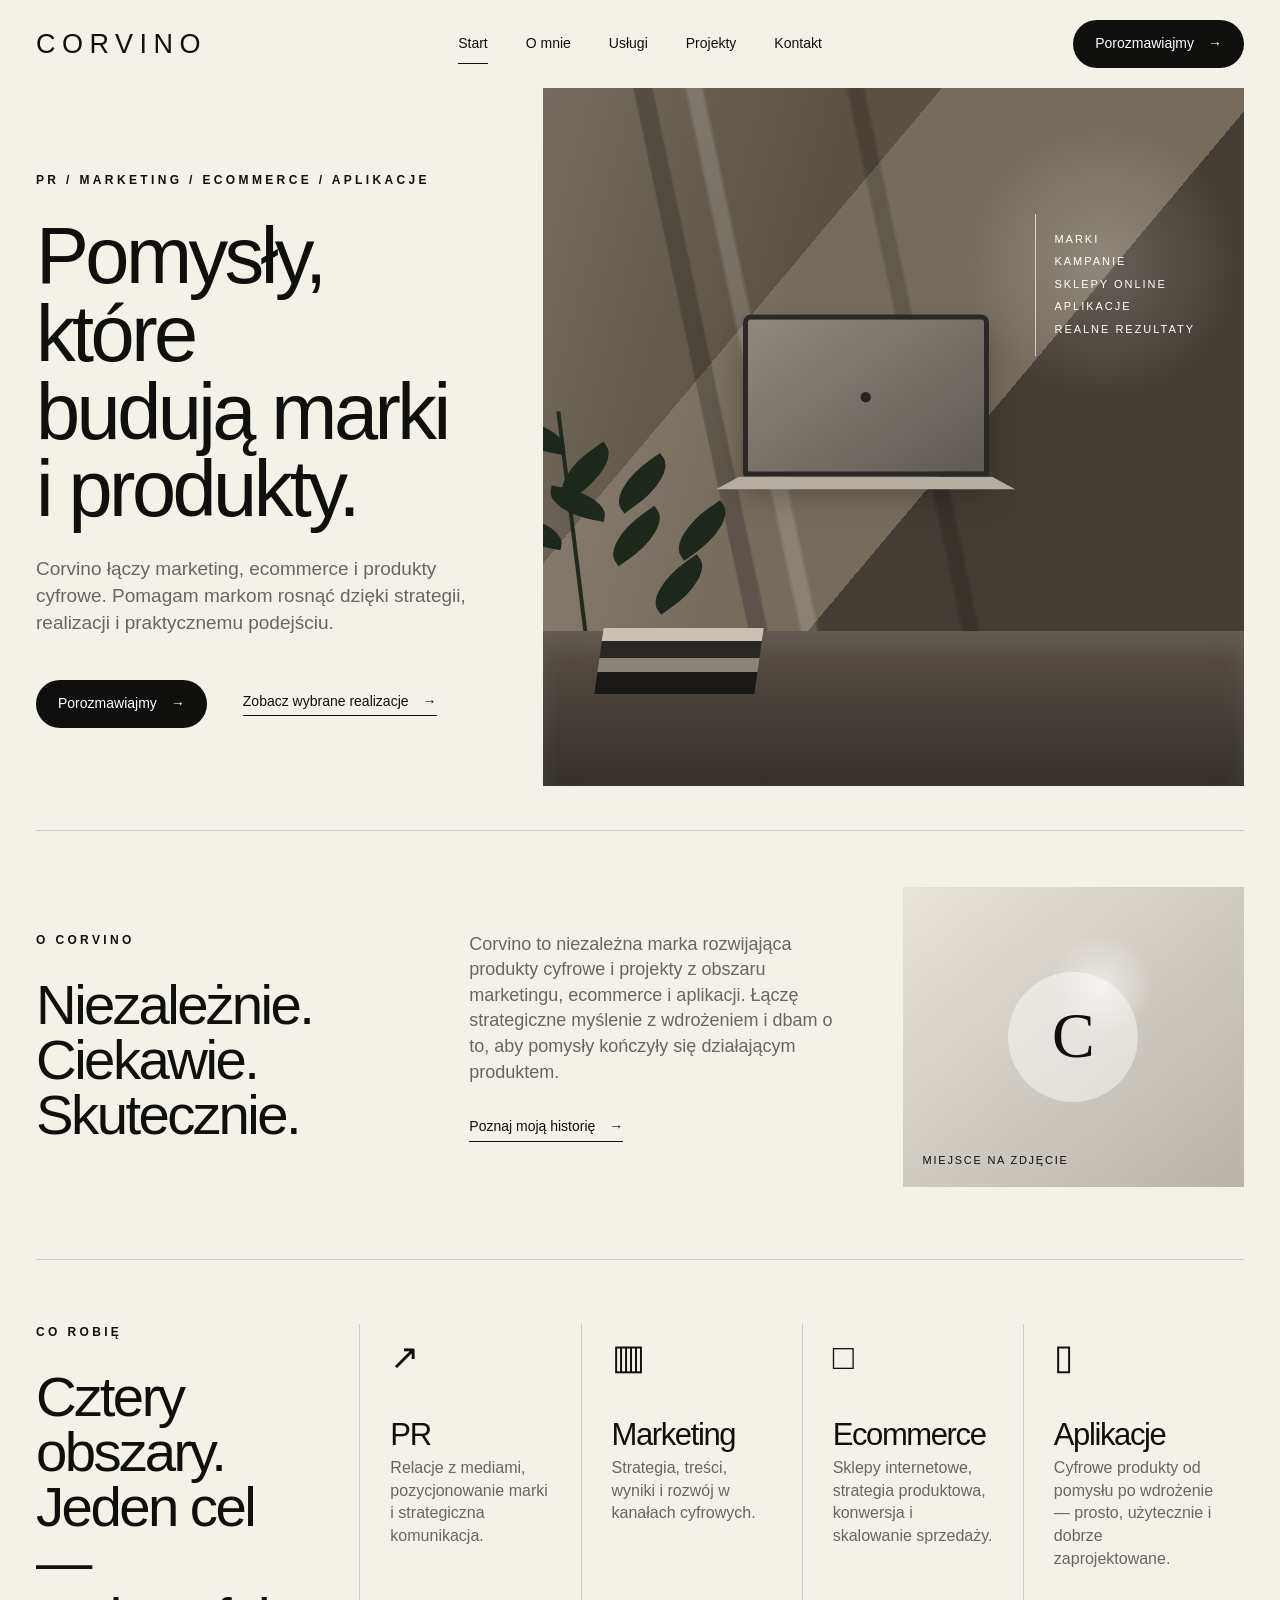
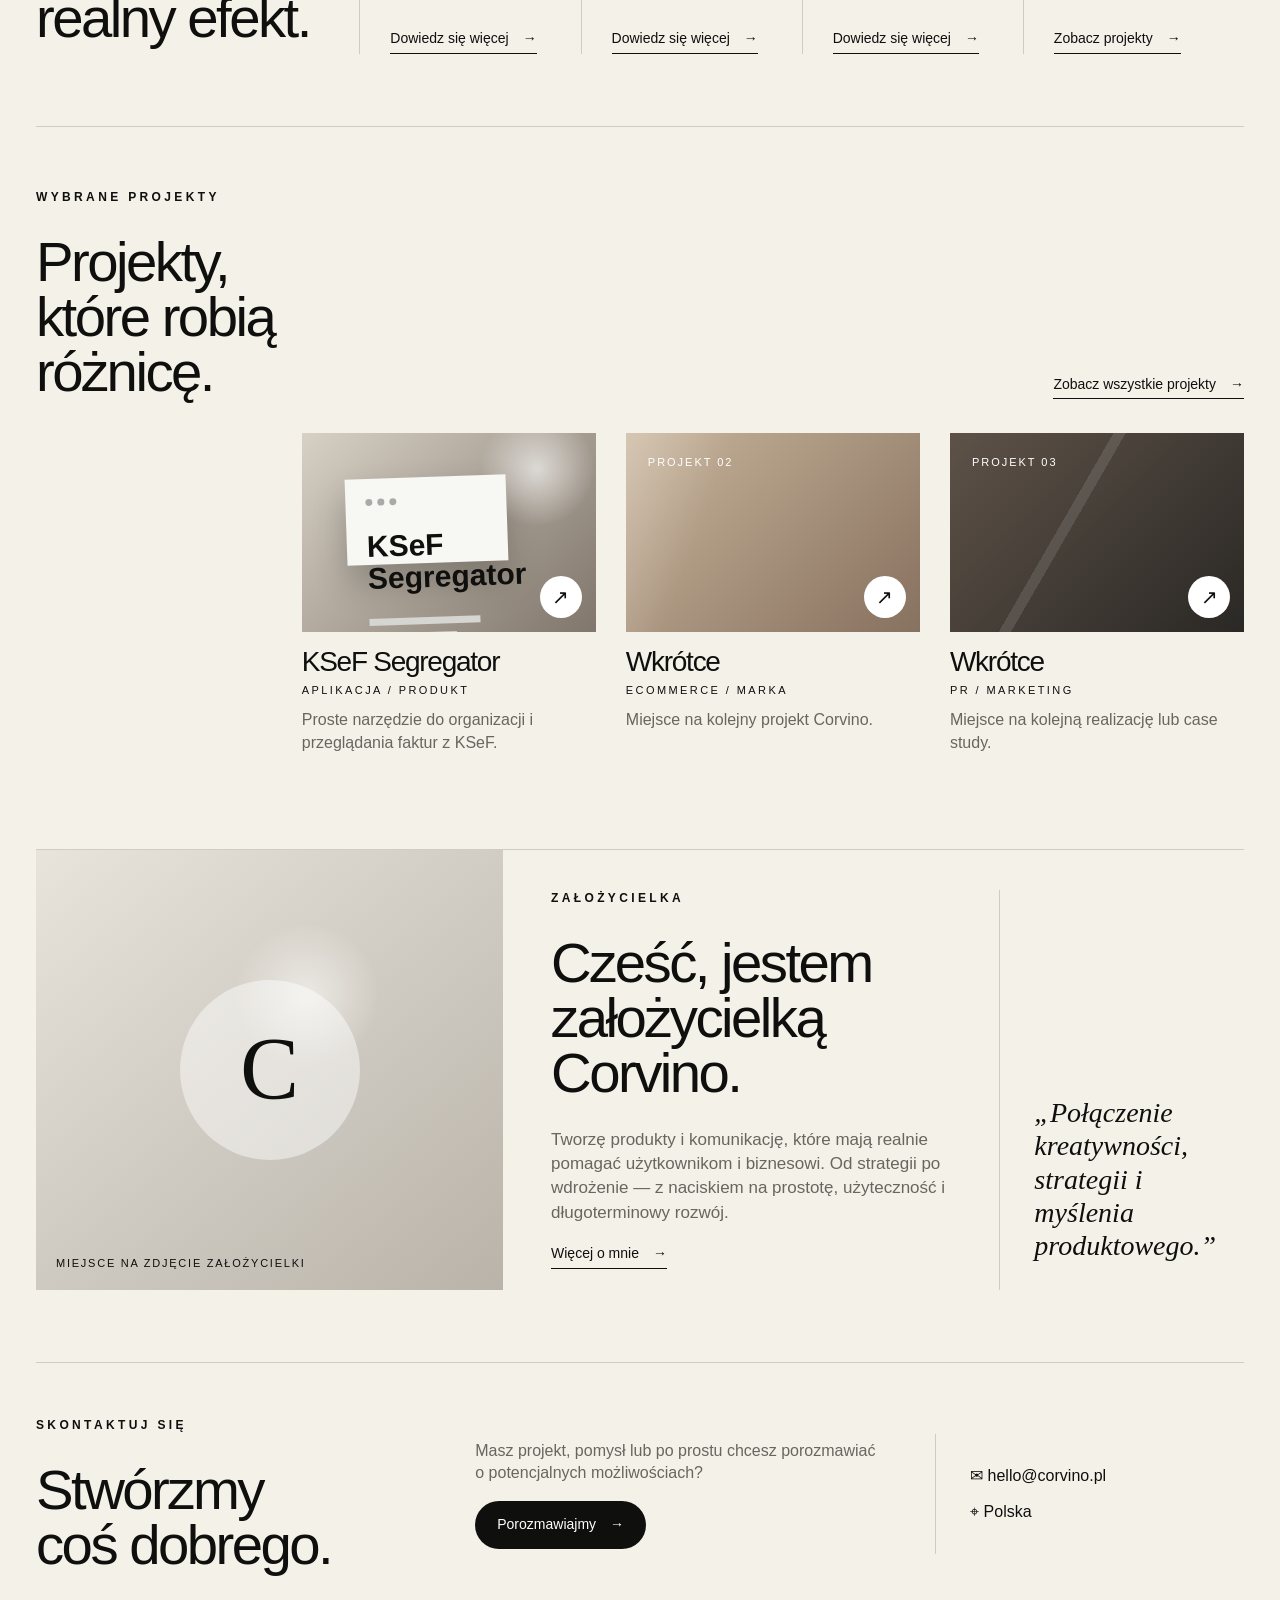
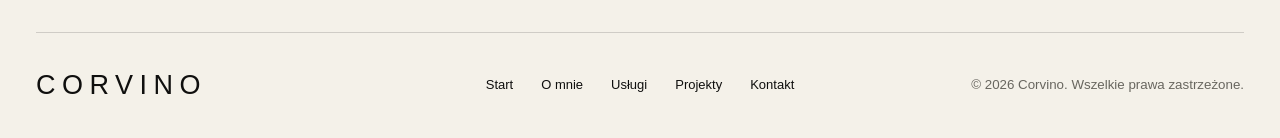
==== index.html @ 5798f2ec "Add files via upload" ====
<!doctype html>
<html lang="pl">
<head>
  <meta charset="utf-8" />
  <meta name="viewport" content="width=device-width, initial-scale=1" />
  <meta name="description" content="Corvino — produkty cyfrowe, ecommerce, marketing i aplikacje." />
  <title>Corvino — produkty, marki i aplikacje</title>
  <link rel="stylesheet" href="style.css" />
</head>
<body>
  <header class="site-header">
    <a class="brand" href="#start" aria-label="Corvino — strona główna">CORVINO</a>

    <button class="menu-button" aria-expanded="false" aria-controls="main-nav">
      <span></span><span></span>
      <span class="sr-only">Otwórz menu</span>
    </button>

    <nav id="main-nav" class="main-nav" aria-label="Główna nawigacja">
      <a class="active" href="#start">Start</a>
      <a href="#o-mnie">O mnie</a>
      <a href="#uslugi">Usługi</a>
      <a href="#projekty">Projekty</a>
      <a href="#kontakt">Kontakt</a>
    </nav>

    <a class="pill pill-dark header-cta" href="#kontakt">Porozmawiajmy <span>→</span></a>
  </header>

  <main>
    <section id="start" class="hero section-shell">
      <div class="hero-copy">
        <p class="eyebrow">PR / MARKETING / ECOMMERCE / APLIKACJE</p>
        <h1>Pomysły, które<br />budują marki<br />i produkty.</h1>
        <p class="lead">
          Corvino łączy marketing, ecommerce i produkty cyfrowe.
          Pomagam markom rosnąć dzięki strategii, realizacji i praktycznemu podejściu.
        </p>
        <div class="hero-actions">
          <a class="pill pill-dark" href="#kontakt">Porozmawiajmy <span>→</span></a>
          <a class="text-link" href="#projekty">Zobacz wybrane realizacje <span>→</span></a>
        </div>
      </div>

      <div class="hero-visual" aria-label="Minimalistyczna wizualizacja miejsca pracy">
        <div class="wall-shadow"></div>
        <div class="plant plant-a"></div>
        <div class="desk"></div>
        <div class="laptop">
          <div class="laptop-screen"></div>
          <div class="laptop-base"></div>
        </div>
        <div class="book-stack"></div>
        <div class="hero-caption">
          <span>MARKI</span>
          <span>KAMPANIE</span>
          <span>SKLEPY ONLINE</span>
          <span>APLIKACJE</span>
          <span>REALNE REZULTATY</span>
        </div>
      </div>
    </section>

    <section id="o-mnie" class="about section-shell section-divider">
      <div>
        <p class="eyebrow">O CORVINO</p>
        <h2>Niezależnie.<br />Ciekawie.<br />Skutecznie.</h2>
      </div>

      <div class="about-copy">
        <p>
          Corvino to niezależna marka rozwijająca produkty cyfrowe i projekty
          z obszaru marketingu, ecommerce i aplikacji. Łączę strategiczne
          myślenie z wdrożeniem i dbam o to, aby pomysły kończyły się działającym produktem.
        </p>
        <a class="text-link" href="#kontakt">Poznaj moją historię <span>→</span></a>
      </div>

      <div class="portrait-placeholder">
        <div class="portrait-mark">C</div>
        <span>miejsce na zdjęcie</span>
      </div>
    </section>

    <section id="uslugi" class="services section-shell section-divider">
      <div class="services-intro">
        <p class="eyebrow">CO ROBIĘ</p>
        <h2>Cztery obszary.<br />Jeden cel —<br />realny efekt.</h2>
      </div>

      <div class="service-grid">
        <article class="service-card">
          <div class="service-icon">↗</div>
          <h3>PR</h3>
          <p>Relacje z mediami, pozycjonowanie marki i strategiczna komunikacja.</p>
          <a class="text-link" href="#kontakt">Dowiedz się więcej <span>→</span></a>
        </article>

        <article class="service-card">
          <div class="service-icon">▥</div>
          <h3>Marketing</h3>
          <p>Strategia, treści, wyniki i rozwój w kanałach cyfrowych.</p>
          <a class="text-link" href="#kontakt">Dowiedz się więcej <span>→</span></a>
        </article>

        <article class="service-card">
          <div class="service-icon">□</div>
          <h3>Ecommerce</h3>
          <p>Sklepy internetowe, strategia produktowa, konwersja i skalowanie sprzedaży.</p>
          <a class="text-link" href="#kontakt">Dowiedz się więcej <span>→</span></a>
        </article>

        <article class="service-card">
          <div class="service-icon">▯</div>
          <h3>Aplikacje</h3>
          <p>Cyfrowe produkty od pomysłu po wdrożenie — prosto, użytecznie i dobrze zaprojektowane.</p>
          <a class="text-link" href="#projekty">Zobacz projekty <span>→</span></a>
        </article>
      </div>
    </section>

    <section id="projekty" class="projects section-shell section-divider">
      <div class="projects-heading">
        <div>
          <p class="eyebrow">WYBRANE PROJEKTY</p>
          <h2>Projekty,<br />które robią<br />różnicę.</h2>
        </div>
        <a class="text-link desktop-only" href="#projekty">Zobacz wszystkie projekty <span>→</span></a>
      </div>

      <div class="project-grid">
        <article class="project-card featured-project">
          <a class="project-image ksef-thumb" href="ksef-segregator/" aria-label="Przejdź do projektu KSeF Segregator">
            <div class="mock-browser">
              <div class="mock-browser-top">
                <span></span><span></span><span></span>
              </div>
              <strong>KSeF<br />Segregator</strong>
              <div class="mock-lines">
                <i></i><i></i><i></i>
              </div>
            </div>
            <span class="project-arrow">↗</span>
          </a>
          <h3><a href="ksef-segregator/">KSeF Segregator</a></h3>
          <p class="project-meta">APLIKACJA / PRODUKT</p>
          <p>Proste narzędzie do organizacji i przeglądania faktur z KSeF.</p>
        </article>

        <article class="project-card">
          <div class="project-image warm-placeholder">
            <span>PROJEKT 02</span>
            <span class="project-arrow">↗</span>
          </div>
          <h3>Wkrótce</h3>
          <p class="project-meta">ECOMMERCE / MARKA</p>
          <p>Miejsce na kolejny projekt Corvino.</p>
        </article>

        <article class="project-card">
          <div class="project-image dark-placeholder">
            <span>PROJEKT 03</span>
            <span class="project-arrow">↗</span>
          </div>
          <h3>Wkrótce</h3>
          <p class="project-meta">PR / MARKETING</p>
          <p>Miejsce na kolejną realizację lub case study.</p>
        </article>
      </div>
    </section>

    <section class="founder section-shell section-divider">
      <div class="founder-visual">
        <div class="portrait-mark big">C</div>
        <span>miejsce na zdjęcie założycielki</span>
      </div>

      <div class="founder-copy">
        <p class="eyebrow">ZAŁOŻYCIELKA</p>
        <h2>Cześć, jestem<br />założycielką Corvino.</h2>
        <p>
          Tworzę produkty i komunikację, które mają realnie pomagać użytkownikom
          i biznesowi. Od strategii po wdrożenie — z naciskiem na prostotę,
          użyteczność i długoterminowy rozwój.
        </p>
        <a class="text-link" href="#kontakt">Więcej o mnie <span>→</span></a>
      </div>

      <blockquote>
        <p>„Połączenie kreatywności, strategii i myślenia produktowego.”</p>
      </blockquote>
    </section>

    <section id="kontakt" class="contact section-shell section-divider">
      <div>
        <p class="eyebrow">SKONTAKTUJ SIĘ</p>
        <h2>Stwórzmy<br />coś dobrego.</h2>
      </div>

      <div class="contact-copy">
        <p>Masz projekt, pomysł lub po prostu chcesz porozmawiać o potencjalnych możliwościach?</p>
        <a class="pill pill-dark" href="mailto:hello@corvino.pl">Porozmawiajmy <span>→</span></a>
      </div>

      <div class="contact-details">
        <a href="mailto:hello@corvino.pl">✉ hello@corvino.pl</a>
        <span>⌖ Polska</span>
      </div>
    </section>
  </main>

  <footer class="site-footer section-shell">
    <a class="brand" href="#start">CORVINO</a>
    <nav>
      <a href="#start">Start</a>
      <a href="#o-mnie">O mnie</a>
      <a href="#uslugi">Usługi</a>
      <a href="#projekty">Projekty</a>
      <a href="#kontakt">Kontakt</a>
    </nav>
    <small>© <span id="year"></span> Corvino. Wszelkie prawa zastrzeżone.</small>
  </footer>

  <script src="script.js"></script>
</body>
</html>
---- style.css ----
/* CORVINO — statyczna strona pod GitHub Pages */
:root {
  --bg: #f4f1e9;
  --paper: #f8f6f0;
  --ink: #0f0f0e;
  --muted: #68665f;
  --line: rgba(15, 15, 14, .16);
  --radius: 999px;
  --max: 1400px;
}

* { box-sizing: border-box; }
html { scroll-behavior: smooth; }
body {
  margin: 0;
  background: var(--bg);
  color: var(--ink);
  font-family: Inter, ui-sans-serif, -apple-system, BlinkMacSystemFont, "Segoe UI", Helvetica, Arial, sans-serif;
  font-size: 16px;
  line-height: 1.42;
}
img { max-width: 100%; display: block; }
a { color: inherit; text-decoration: none; }
button { font: inherit; }
.sr-only {
  position: absolute !important;
  width: 1px; height: 1px; padding: 0; margin: -1px;
  overflow: hidden; clip: rect(0, 0, 0, 0); white-space: nowrap; border: 0;
}
.section-shell {
  width: min(calc(100% - 72px), var(--max));
  margin-inline: auto;
}
.section-divider { border-top: 1px solid var(--line); }

.site-header {
  width: min(calc(100% - 72px), var(--max));
  margin: 0 auto;
  min-height: 88px;
  display: grid;
  grid-template-columns: 1fr auto 1fr;
  align-items: center;
  gap: 28px;
}
.brand {
  font-size: 27px;
  letter-spacing: .24em;
  font-weight: 500;
  justify-self: start;
}
.main-nav {
  display: flex;
  align-items: center;
  gap: 38px;
  font-size: 14px;
}
.main-nav a { position: relative; padding: 10px 0; }
.main-nav a::after {
  content: "";
  position: absolute;
  left: 0; right: 100%; bottom: 0;
  height: 1px; background: var(--ink);
  transition: right .2s ease;
}
.main-nav a:hover::after, .main-nav a.active::after { right: 0; }
.header-cta { justify-self: end; }

.pill {
  display: inline-flex;
  align-items: center;
  gap: 14px;
  border-radius: var(--radius);
  padding: 14px 22px;
  width: max-content;
  font-size: 14px;
  transition: transform .15s ease, opacity .15s ease;
}
.pill:hover { transform: translateY(-1px); }
.pill-dark { background: var(--ink); color: #fff; }
.text-link {
  display: inline-flex;
  align-items: center;
  gap: 14px;
  padding-bottom: 4px;
  border-bottom: 1px solid var(--ink);
  font-size: 14px;
  width: max-content;
}
.eyebrow {
  margin: 0 0 28px;
  font-size: 12px;
  letter-spacing: .28em;
  font-weight: 600;
}
h1, h2, h3, p { margin-top: 0; }
h1, h2, h3 { font-weight: 450; letter-spacing: -.045em; line-height: .98; }
h1 { font-size: clamp(64px, 6.2vw, 118px); margin-bottom: 28px; }
h2 { font-size: clamp(46px, 4.4vw, 82px); margin-bottom: 0; }
h3 { font-size: 28px; margin: 16px 0 7px; }
.lead { max-width: 650px; font-size: 19px; color: var(--muted); }
.hero {
  display: grid;
  grid-template-columns: .84fr 1.16fr;
  gap: 0;
  min-height: 690px;
  padding-bottom: 44px;
}
.hero-copy {
  padding: 84px 54px 58px 0;
  display: flex;
  flex-direction: column;
  justify-content: center;
}
.hero-actions { display: flex; align-items: center; gap: 36px; margin-top: 24px; flex-wrap: wrap; }

.hero-visual {
  min-height: 620px;
  position: relative;
  overflow: hidden;
  background:
    linear-gradient(105deg, rgba(255,255,255,.16), transparent 35%),
    radial-gradient(circle at 80% 25%, rgba(255,255,255,.18), transparent 18%),
    linear-gradient(130deg, #5a5043 0 31%, #766c5e 31% 56%, #443d35 56%);
}
.wall-shadow {
  position: absolute; inset: 0;
  background:
    linear-gradient(78deg, transparent 0 28%, rgba(0,0,0,.30) 28.2% 30.2%, transparent 30.5% 34%, rgba(255,255,255,.22) 34.5% 36%, transparent 36.5%),
    linear-gradient(78deg, transparent 0 53%, rgba(0,0,0,.25) 53.5% 55%, transparent 55.5%);
  opacity: .7;
}
.desk {
  position: absolute;
  left: 0; right: 0; bottom: 0;
  height: 155px;
  background: linear-gradient(#5a5147, #342f2b);
  box-shadow: inset 0 12px 25px rgba(255,255,255,.08);
}
.laptop { position: absolute; width: 300px; left: 46%; top: 45%; transform: translate(-50%, -50%); }
.laptop-screen {
  width: 246px; height: 162px; margin: auto;
  border-radius: 8px 8px 3px 3px;
  background: linear-gradient(145deg, #8f887e, #5f5a54);
  border: 5px solid #2b2927;
  box-shadow: 0 20px 30px rgba(0,0,0,.25);
}
.laptop-screen::after {
  content: "●";
  display: grid; place-items: center;
  height: 100%;
  font-size: 24px; color: #252321;
}
.laptop-base {
  width: 300px; height: 13px;
  background: #b5ada2;
  clip-path: polygon(8% 0, 92% 0, 100% 100%, 0 100%);
}
.book-stack {
  position: absolute;
  left: 8%; bottom: 92px;
  width: 160px; height: 66px;
  background: linear-gradient(#c9c1b5 0 20%, #292724 20% 45%, #8b8378 45% 67%, #191817 67%);
  transform: skewX(-8deg);
}
.plant::before, .plant::after { content: ""; position: absolute; background: #1e271c; border-radius: 80% 0 80% 0; transform-origin: bottom left; }
.plant-a { position: absolute; left: 4%; bottom: 135px; width: 160px; height: 250px; border-left: 4px solid #222a1f; transform: rotate(-7deg); }
.plant-a::before { width: 64px; height: 29px; left: -4px; top: 62px; transform: rotate(-28deg); box-shadow: 40px 42px 0 #1e271c, 5px 82px 0 #1e271c, 62px 115px 0 #1e271c, 12px 146px 0 #1e271c; }
.plant-a::after { width: 58px; height: 26px; left: -2px; top: 18px; transform: rotate(18deg) scaleX(-1); box-shadow: -52px 58px 0 #1e271c, -15px 94px 0 #1e271c; }
.hero-caption {
  position: absolute; right: 7%; top: 18%;
  border-left: 1px solid rgba(255,255,255,.65);
  padding: 18px 0 18px 18px;
  display: grid; gap: 7px;
  color: #fff; font-size: 11px; letter-spacing: .18em;
}

.about {
  display: grid;
  grid-template-columns: 1fr 1fr .9fr;
  gap: 54px;
  padding: 56px 0 72px;
  align-items: center;
}
.about-copy { max-width: 540px; font-size: 18px; color: var(--muted); }
.about-copy .text-link { margin-top: 14px; color: var(--ink); }
.portrait-placeholder, .founder-visual {
  min-height: 300px;
  background:
    radial-gradient(circle at 58% 33%, rgba(255,255,255,.55), transparent 18%),
    linear-gradient(140deg, #e8e4db, #b9b3aa);
  display: grid; place-items: center;
  position: relative; overflow: hidden;
}
.portrait-mark {
  width: 130px; height: 130px; border-radius: 50%;
  background: rgba(255,255,255,.45);
  display: grid; place-items: center;
  font-size: 64px; font-family: Georgia, serif;
}
.portrait-placeholder span, .founder-visual span {
  position: absolute; bottom: 18px; left: 20px;
  font-size: 11px; letter-spacing: .16em; text-transform: uppercase;
}

.services {
  display: grid;
  grid-template-columns: .72fr 2.28fr;
  gap: 44px;
  padding: 64px 0 72px;
}
.service-grid {
  display: grid;
  grid-template-columns: repeat(4, 1fr);
}
.service-card {
  min-height: 330px;
  padding: 8px 30px 0;
  border-left: 1px solid var(--line);
  display: flex;
  flex-direction: column;
}
.service-icon { font-size: 35px; margin-bottom: 22px; }
.service-card h3 { font-size: 31px; }
.service-card p { color: var(--muted); }
.service-card .text-link { margin-top: auto; }

.projects { padding: 62px 0 78px; }
.projects-heading {
  display: flex; justify-content: space-between; align-items: flex-end; gap: 36px;
  margin-bottom: 34px;
}
.project-grid {
  display: grid;
  grid-template-columns: repeat(3, 1fr);
  gap: 30px;
  margin-left: 22%;
}
.project-image {
  aspect-ratio: 1.48 / 1;
  position: relative;
  display: block;
  overflow: hidden;
  background: #d8d3c9;
}
.project-arrow {
  position: absolute; right: 14px; bottom: 14px;
  width: 42px; height: 42px; background: #fff;
  border-radius: 50%; display: grid; place-items: center;
  font-size: 20px;
}
.ksef-thumb {
  background:
    radial-gradient(circle at 80% 18%, rgba(255,255,255,.6), transparent 20%),
    linear-gradient(135deg, #d7d0c5, #80766b);
  padding: 44px;
}
.mock-browser {
  width: 78%;
  height: 78%;
  background: #f7f7f4;
  box-shadow: 0 18px 34px rgba(0,0,0,.22);
  padding: 20px;
  transform: rotate(-2deg);
}
.mock-browser-top { display: flex; gap: 5px; margin-bottom: 26px; }
.mock-browser-top span { width: 7px; height: 7px; border-radius: 50%; background: #aaa; }
.mock-browser strong { font-size: 30px; line-height: 1; font-weight: 600; }
.mock-lines { display: grid; gap: 8px; margin-top: 24px; }
.mock-lines i { display: block; height: 7px; background: #d5d5d1; width: 92%; }
.mock-lines i:nth-child(2) { width: 72%; }
.mock-lines i:nth-child(3) { width: 84%; }
.warm-placeholder {
  background:
    linear-gradient(110deg, rgba(255,255,255,.25), transparent 30%),
    linear-gradient(135deg, #c8b49b, #87715f);
}
.dark-placeholder {
  background:
    linear-gradient(120deg, transparent 40%, rgba(255,255,255,.11) 40% 43%, transparent 43%),
    linear-gradient(135deg, #5e5248, #2a2825);
}
.warm-placeholder > span:first-child, .dark-placeholder > span:first-child {
  position: absolute; left: 22px; top: 22px; color: white;
  letter-spacing: .18em; font-size: 11px;
}
.project-card h3 a:hover { opacity: .65; }
.project-card > p { color: var(--muted); max-width: 390px; }
.project-meta { font-size: 11px; letter-spacing: .22em; color: var(--ink) !important; }

.founder {
  display: grid;
  grid-template-columns: 1.05fr .9fr .55fr;
  gap: 48px;
  padding: 0 0 72px;
  align-items: stretch;
}
.founder-visual { min-height: 440px; }
.portrait-mark.big { width: 180px; height: 180px; font-size: 88px; }
.founder-copy { padding-top: 40px; }
.founder-copy > p:not(.eyebrow) { color: var(--muted); font-size: 17px; max-width: 560px; margin-top: 28px; }
blockquote {
  margin: 40px 0 0;
  border-left: 1px solid var(--line);
  padding-left: 34px;
  display: flex; flex-direction: column; justify-content: flex-end;
}
blockquote p {
  font-family: Georgia, "Times New Roman", serif;
  font-size: 28px;
  font-style: italic;
  line-height: 1.18;
}

.contact {
  display: grid;
  grid-template-columns: .95fr 1fr .75fr;
  gap: 48px;
  padding: 54px 0 60px;
  align-items: center;
}
.contact-copy p { max-width: 480px; color: var(--muted); }
.contact-details {
  min-height: 120px;
  border-left: 1px solid var(--line);
  padding-left: 34px;
  display: flex; flex-direction: column; justify-content: center; gap: 14px;
}

.site-footer {
  border-top: 1px solid var(--line);
  min-height: 106px;
  display: grid;
  grid-template-columns: 1fr auto 1fr;
  gap: 20px; align-items: center;
}
.site-footer nav { display: flex; gap: 28px; font-size: 13px; }
.site-footer small { justify-self: end; color: var(--muted); }

.menu-button { display: none; }

/* KSeF */
.ksef-body { background: #f5f2ea; }
.ksef-header { border-bottom: 1px solid var(--line); }
.ksef-nav {
  position: sticky;
  top: 0;
  z-index: 10;
  background: rgba(245,242,234,.93);
  backdrop-filter: blur(12px);
  border-bottom: 1px solid var(--line);
}
.ksef-nav-inner {
  width: min(calc(100% - 72px), var(--max));
  margin: 0 auto;
  min-height: 58px;
  display: flex;
  align-items: center;
  gap: 28px;
  overflow-x: auto;
  white-space: nowrap;
  scrollbar-width: none;
  font-size: 13px;
}
.ksef-nav-inner::-webkit-scrollbar { display: none; }

.product-hero {
  width: min(calc(100% - 72px), var(--max));
  margin: 0 auto;
  display: grid;
  grid-template-columns: 1fr 1fr;
  min-height: 650px;
  border-bottom: 1px solid var(--line);
}
.product-hero-copy {
  padding: 88px 70px 80px 0;
  display: flex; flex-direction: column; justify-content: center;
}
.product-hero h1 { font-size: clamp(62px, 6.4vw, 110px); }
.product-hero-visual {
  background: linear-gradient(135deg, #d9d4ca, #8d847a);
  display: grid; place-items: center; padding: 54px;
}
.app-window {
  width: min(620px, 90%);
  background: #fbfbf8;
  box-shadow: 0 28px 70px rgba(0,0,0,.22);
}
.app-toolbar {
  height: 46px; border-bottom: 1px solid #ddd;
  display: flex; align-items: center; gap: 7px; padding: 0 16px;
}
.app-toolbar i { width: 9px; height: 9px; border-radius: 50%; background: #b8b8b3; }
.app-content { padding: 34px; }
.app-content h3 { margin-top: 0; }
.invoice-row {
  display: grid; grid-template-columns: 1fr auto; gap: 14px;
  padding: 14px 0; border-top: 1px solid #ddd;
}
.invoice-row small { color: #777; display: block; }

.ksef-shell {
  width: min(calc(100% - 72px), 1120px);
  margin: 0 auto;
}
.ksef-section {
  padding: 80px 0;
  border-bottom: 1px solid var(--line);
  scroll-margin-top: 70px;
}
.ksef-section h2 { font-size: clamp(42px, 5vw, 74px); margin-bottom: 30px; }
.ksef-section h3 { margin-top: 32px; font-size: 26px; }
.ksef-section p, .ksef-section li { color: #3d3b37; font-size: 17px; }
.ksef-section ul { padding-left: 22px; }
.ksef-section li + li { margin-top: 8px; }

.store-links {
  display: grid;
  grid-template-columns: repeat(2, minmax(0, 1fr));
  gap: 1px;
  background: var(--line);
  border: 1px solid var(--line);
  margin-top: 28px;
}
.store-link {
  background: var(--paper);
  padding: 22px;
}
.store-link strong { display: block; margin-bottom: 7px; }
.store-link code {
  display: block;
  margin-top: 10px;
  font-size: 13px;
  word-break: break-all;
  color: #57534d;
}
.notice {
  padding: 20px 22px;
  border: 1px solid var(--line);
  background: rgba(255,255,255,.32);
  margin: 24px 0;
}
.notice strong { display: block; margin-bottom: 4px; }
.data-table {
  width: 100%;
  border-collapse: collapse;
  margin: 26px 0;
}
.data-table th, .data-table td {
  padding: 15px 12px;
  border-bottom: 1px solid var(--line);
  vertical-align: top;
  text-align: left;
}
.data-table th { width: 32%; font-weight: 600; }
.placeholder {
  display: inline-block;
  border: 1px dashed #6e6a63;
  padding: 2px 7px;
  font-size: .9em;
  color: #5f5b54;
  background: rgba(255,255,255,.3);
}
.ksef-footer {
  width: min(calc(100% - 72px), var(--max));
  margin: 0 auto;
  min-height: 100px;
  display: flex; align-items: center; justify-content: space-between; gap: 25px;
}
.back-link { border-bottom: 1px solid currentColor; }

/* responsive */
@media (max-width: 1050px) {
  .site-header { grid-template-columns: 1fr auto; }
  .main-nav, .header-cta { display: none; }
  .menu-button {
    justify-self: end;
    display: grid;
    width: 46px; height: 46px;
    place-content: center;
    gap: 6px;
    border: 1px solid var(--line);
    border-radius: 50%;
    background: transparent;
  }
  .menu-button span:not(.sr-only) { width: 18px; height: 1px; background: var(--ink); }
  .main-nav.open {
    display: flex;
    position: absolute;
    z-index: 20;
    top: 75px; left: 24px; right: 24px;
    padding: 24px;
    flex-direction: column;
    align-items: flex-start;
    background: var(--paper);
    border: 1px solid var(--line);
  }
  .hero { grid-template-columns: 1fr; }
  .hero-copy { padding-right: 0; min-height: auto; }
  .hero-visual { min-height: 540px; }
  .about { grid-template-columns: 1fr 1fr; }
  .portrait-placeholder { grid-column: 1 / -1; min-height: 420px; }
  .services { grid-template-columns: 1fr; }
  .service-grid { grid-template-columns: repeat(2, 1fr); }
  .project-grid { margin-left: 0; }
  .founder { grid-template-columns: 1fr 1fr; }
  blockquote { grid-column: 2; margin-top: 0; }
  .contact { grid-template-columns: 1fr 1fr; }
  .contact-details { grid-column: 1 / -1; border-left: 0; border-top: 1px solid var(--line); padding: 24px 0 0; }
  .product-hero { grid-template-columns: 1fr; }
  .product-hero-copy { padding-right: 0; }
  .product-hero-visual { min-height: 500px; }
}

@media (max-width: 720px) {
  .section-shell, .site-header, .ksef-nav-inner, .product-hero, .ksef-shell, .ksef-footer {
    width: min(calc(100% - 36px), var(--max));
  }
  .site-header { min-height: 72px; }
  .brand { font-size: 21px; }
  .hero { padding-bottom: 28px; }
  .hero-copy { padding: 56px 0 44px; }
  h1 { font-size: clamp(52px, 14vw, 72px); }
  h2 { font-size: clamp(42px, 11vw, 58px); }
  .lead { font-size: 17px; }
  .hero-actions { align-items: flex-start; flex-direction: column; gap: 22px; }
  .hero-visual { min-height: 420px; }
  .laptop { transform: translate(-50%, -50%) scale(.78); }
  .hero-caption { right: 5%; top: 9%; }
  .about { grid-template-columns: 1fr; gap: 32px; padding: 44px 0 54px; }
  .portrait-placeholder { grid-column: auto; min-height: 360px; }
  .services { padding: 50px 0; }
  .service-grid { grid-template-columns: 1fr; }
  .service-card { min-height: 240px; border-left: 0; border-top: 1px solid var(--line); padding: 28px 0; }
  .projects { padding: 48px 0 58px; }
  .projects-heading { align-items: flex-start; }
  .project-grid { grid-template-columns: 1fr; gap: 38px; }
  .desktop-only { display: none; }
  .project-image { aspect-ratio: 1.35 / 1; }
  .founder { grid-template-columns: 1fr; gap: 32px; padding-bottom: 54px; }
  .founder-copy { padding-top: 0; }
  blockquote { grid-column: auto; border-left: 0; border-top: 1px solid var(--line); padding: 28px 0 0; }
  .contact { grid-template-columns: 1fr; gap: 30px; padding: 48px 0; }
  .site-footer { grid-template-columns: 1fr; padding: 28px 0; }
  .site-footer nav { flex-wrap: wrap; }
  .site-footer small { justify-self: start; }
  .product-hero-copy { padding: 64px 0 50px; }
  .product-hero-visual { min-height: 390px; padding: 28px; }
  .store-links { grid-template-columns: 1fr; }
  .ksef-section { padding: 58px 0; }
  .data-table, .data-table tbody, .data-table tr, .data-table th, .data-table td { display: block; width: 100%; }
  .data-table th { padding-bottom: 5px; border-bottom: 0; }
  .data-table td { padding-top: 0; }
  .ksef-footer { flex-direction: column; align-items: flex-start; padding: 28px 0; }
}
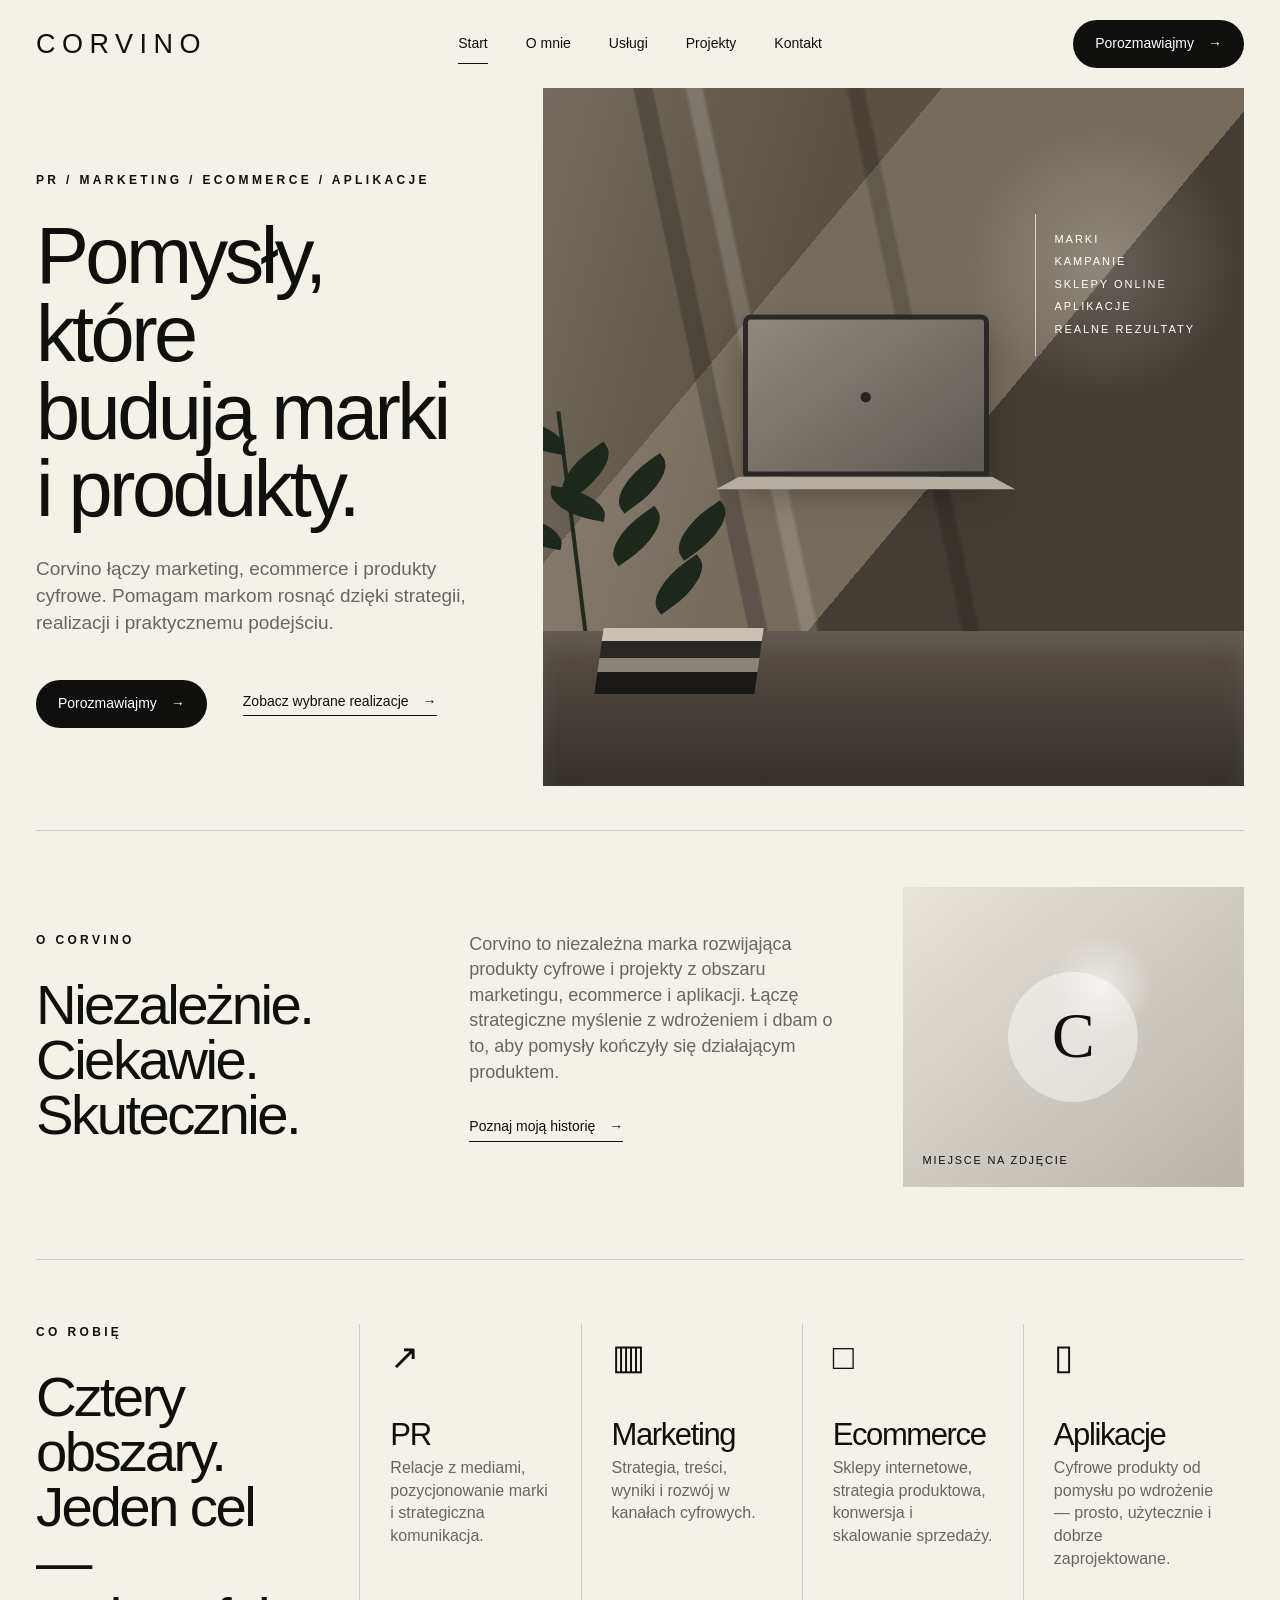
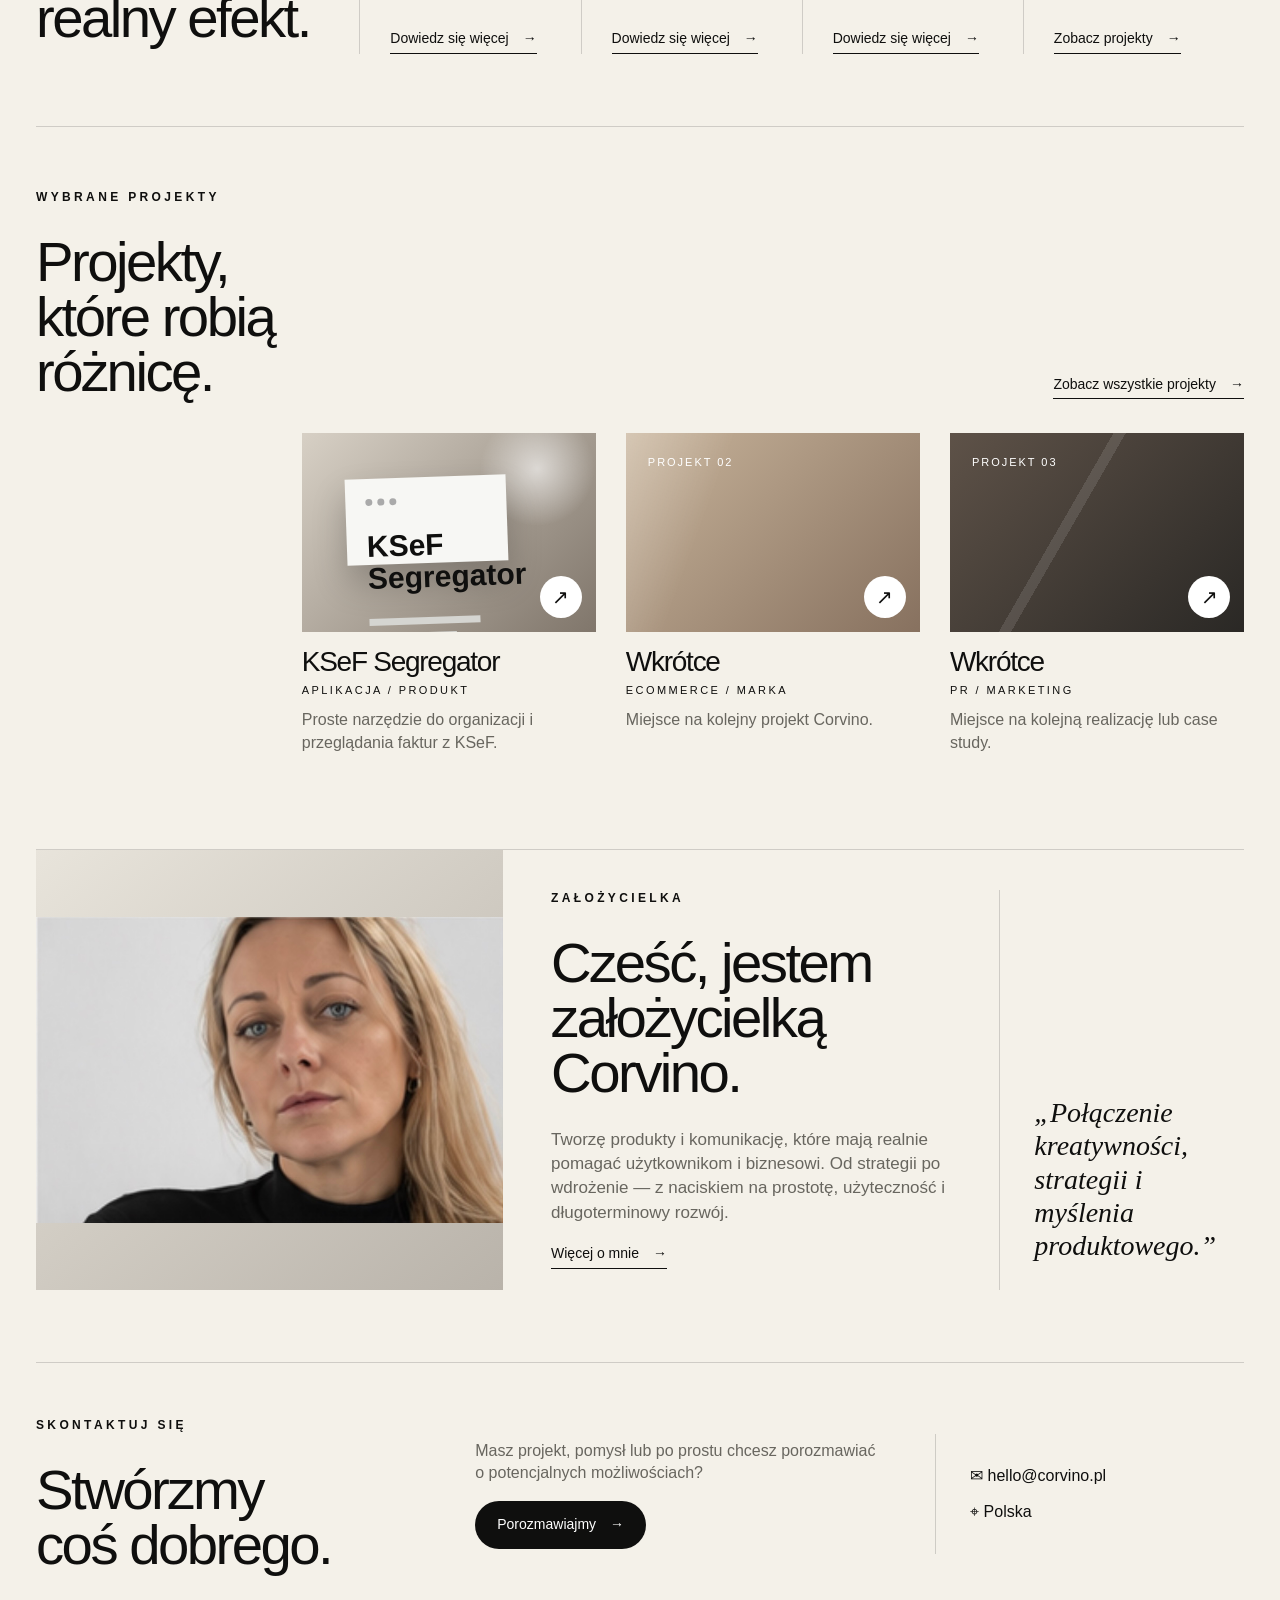
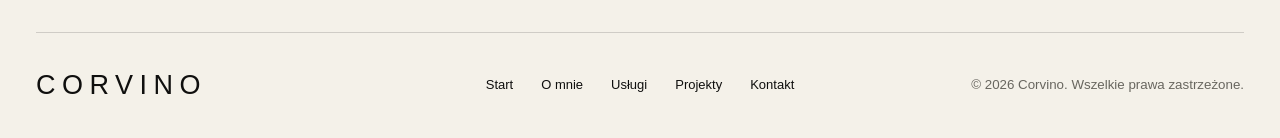
==== commit 5382736a: "Update index.html" ====
--- a/index.html
+++ b/index.html
@@ -171,8 +171,8 @@
 
     <section class="founder section-shell section-divider">
       <div class="founder-visual">
-        <div class="portrait-mark big">C</div>
-        <span>miejsce na zdjęcie założycielki</span>
+          <img src="marta.jpg" alt="Marta, założycielka Corvino" class="founder-photo">
+
       </div>
 
       <div class="founder-copy">
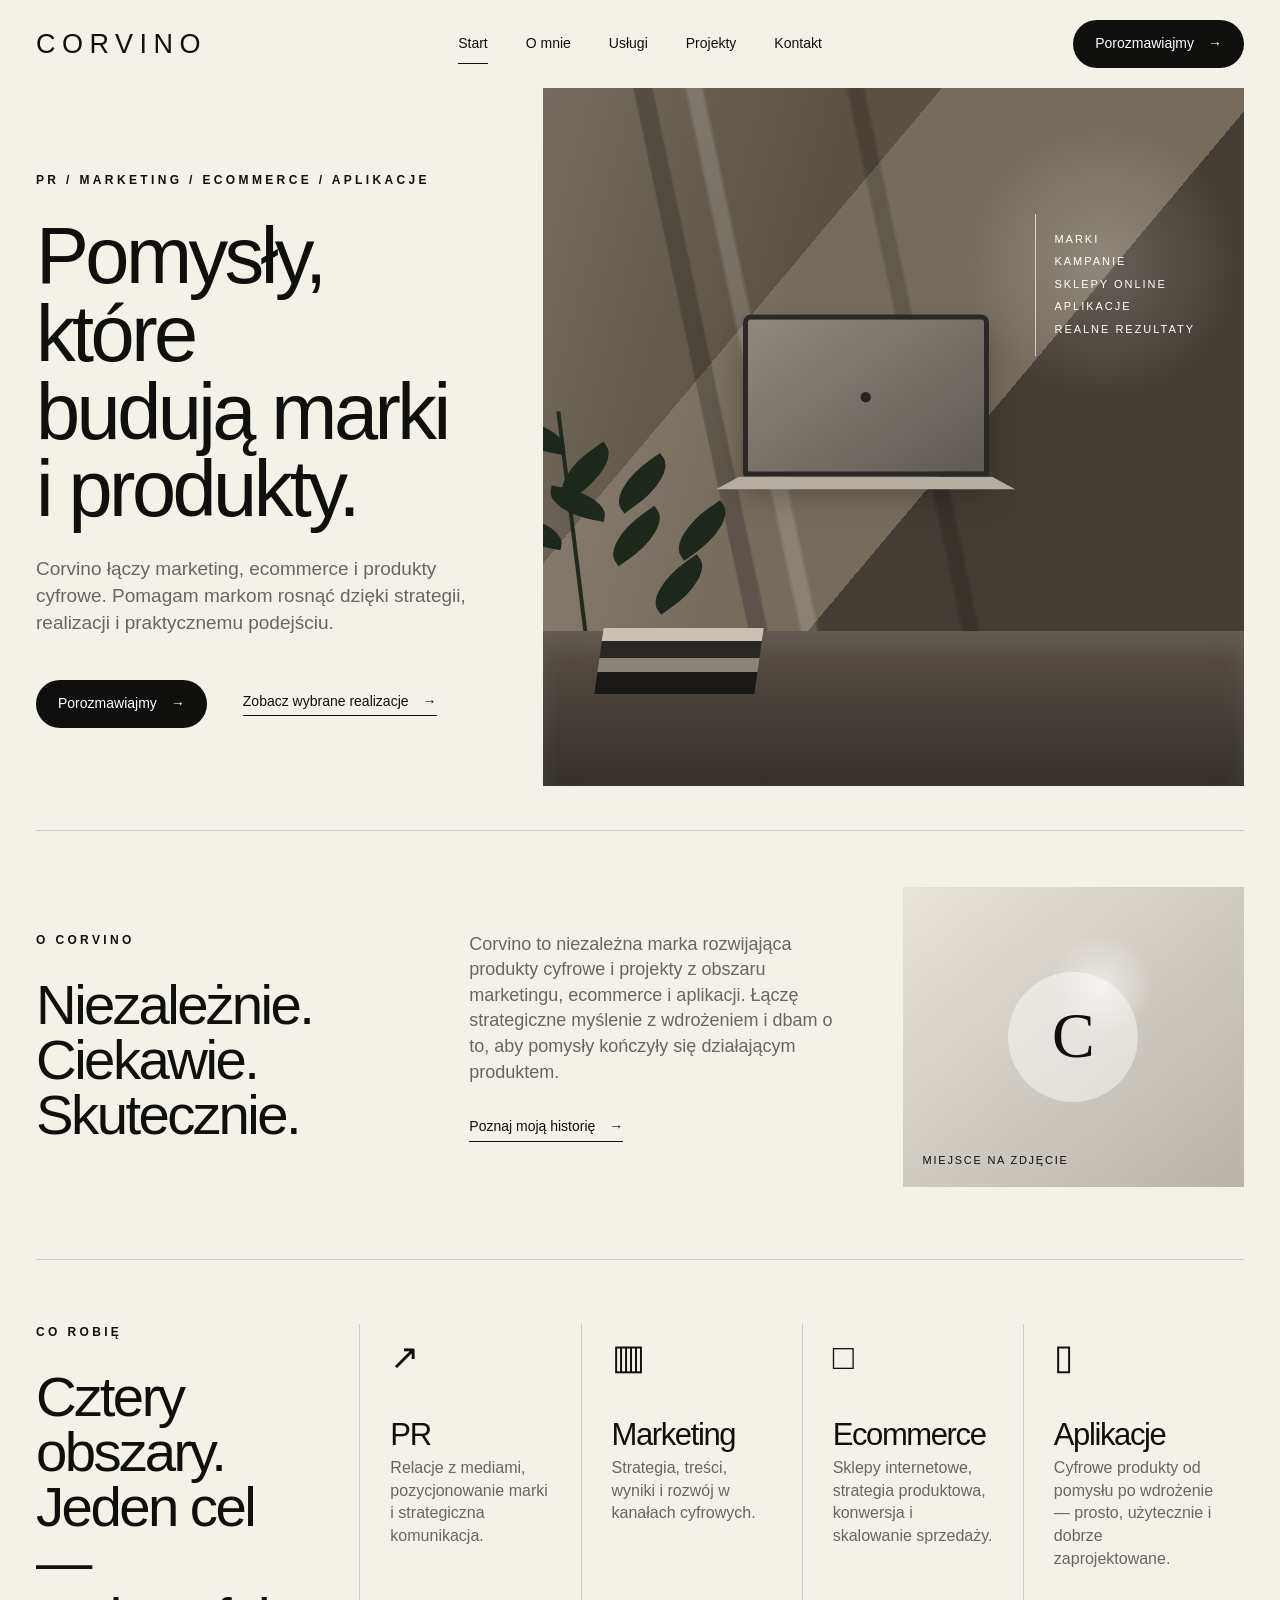
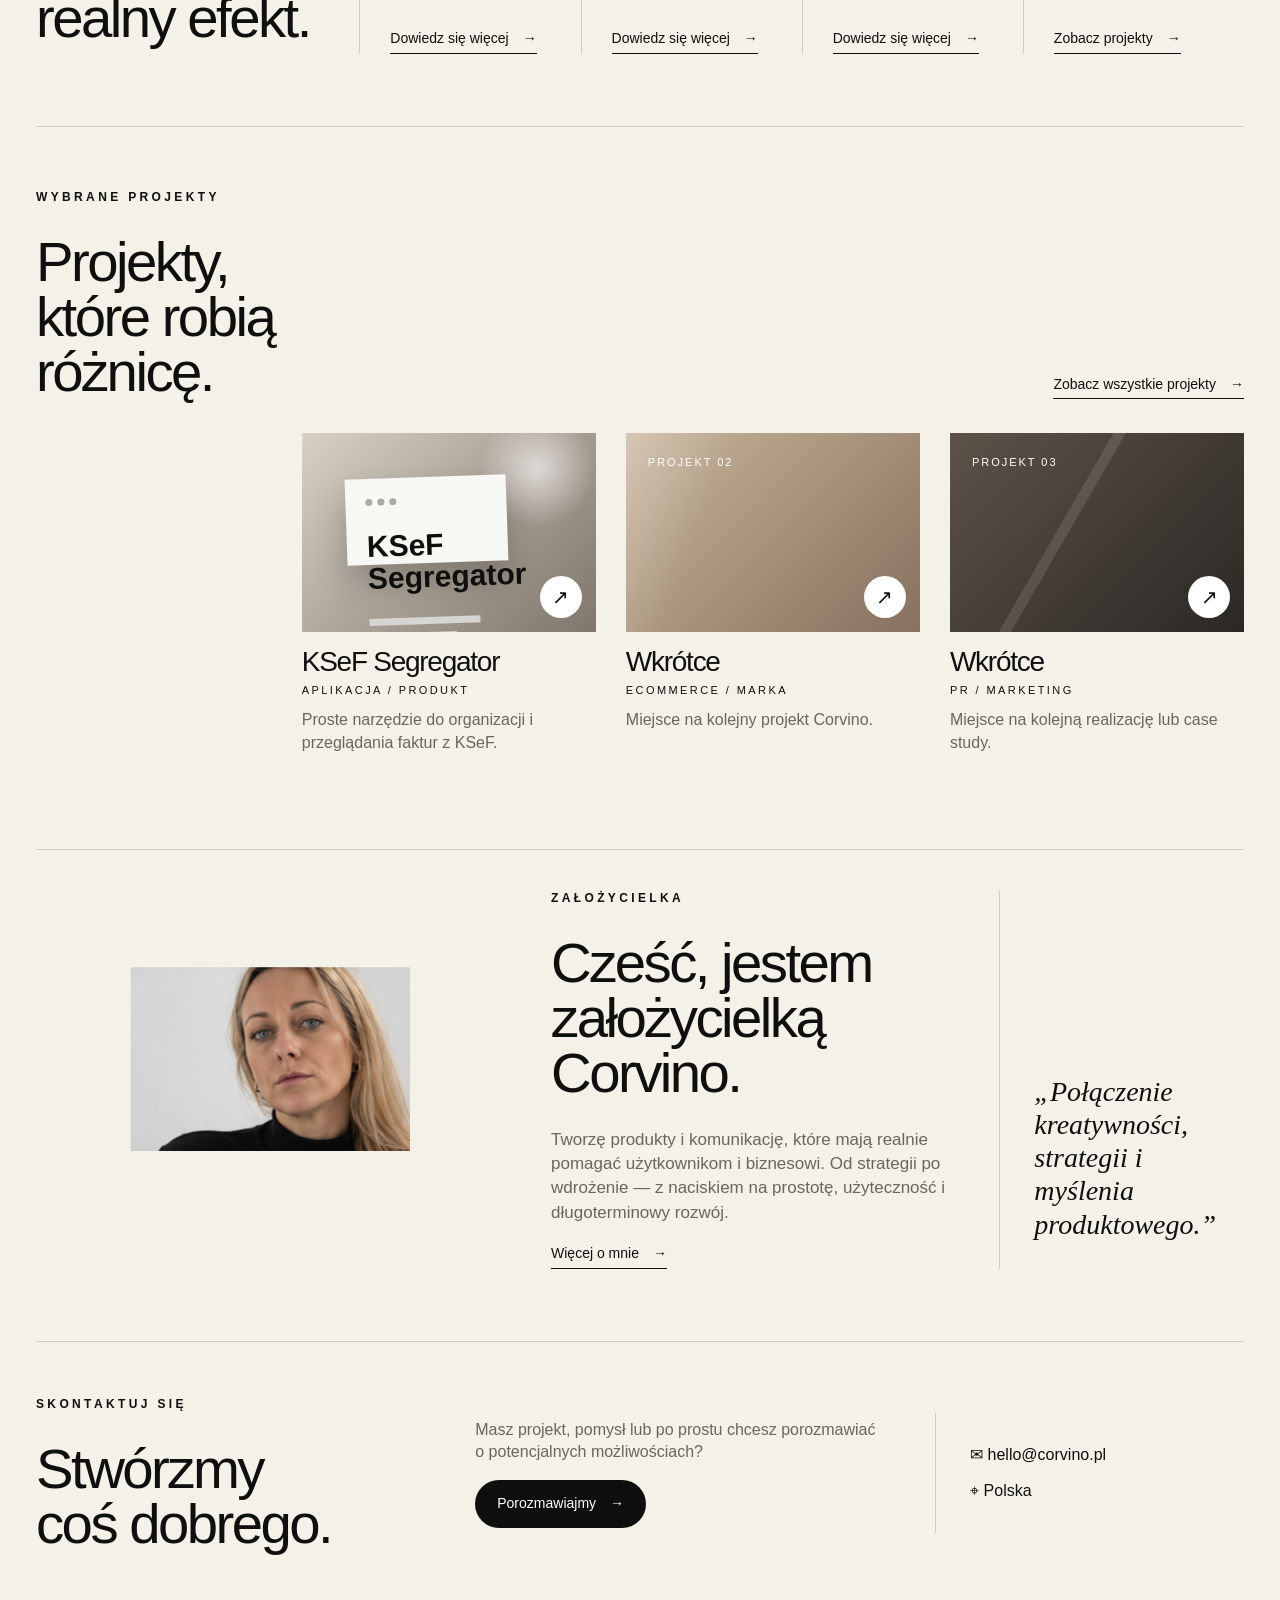
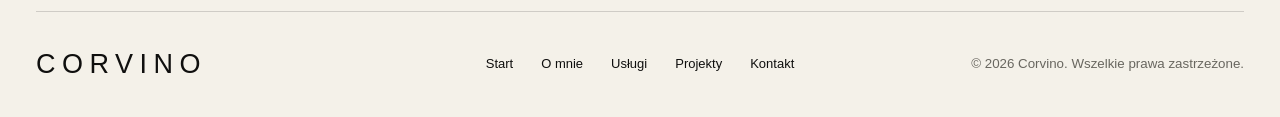
==== commit dcdaa88c: "Update index.html" ====
--- a/index.html
+++ b/index.html
@@ -171,8 +171,7 @@
 
     <section class="founder section-shell section-divider">
       <div class="founder-visual">
-          <img src="marta.jpg" alt="Marta, założycielka Corvino" class="founder-photo">
-
+<img src="marta.jpg" alt="Marta, założycielka Corvino" class="founder-photo" style="width:280px !important; height:auto;">
       </div>
 
       <div class="founder-copy">
--- a/style.css
+++ b/style.css
@@ -531,6 +531,20 @@
   .services { padding: 50px 0; }
   .service-grid { grid-template-columns: 1fr; }
   .service-card { min-height: 240px; border-left: 0; border-top: 1px solid var(--line); padding: 28px 0; }
+  .founder-visual {
+  min-height: 360px;
+  padding: 35px;
+}
+
+.founder-photo {
+  width: min(60%, 190px);
+  aspect-ratio: 4 / 5;
+  object-fit: cover;
+  object-position: center top;
+  border-radius: 8px;
+  display: block;
+  box-shadow: 0 14px 30px rgba(0,0,0,.10);
+}
   .projects { padding: 48px 0 58px; }
   .projects-heading { align-items: flex-start; }
   .project-grid { grid-template-columns: 1fr; gap: 38px; }
@@ -552,3 +566,34 @@
   .data-table td { padding-top: 0; }
   .ksef-footer { flex-direction: column; align-items: flex-start; padding: 28px 0; }
 }
+.founder-visual {
+  min-height: 0;
+  padding: 0;
+  background: transparent;
+}
+
+.founder-photo {
+  width: 280px;
+  height: auto;
+  object-fit: cover;
+  object-position: center top;
+  border-radius: 0;
+  box-shadow: none;
+  display: block;
+}
+.founder-visual {
+  min-height: 0 !important;
+  height: auto !important;
+  padding: 0 !important;
+  background: transparent !important;
+  align-self: center;
+  overflow: visible;
+}
+
+.founder-photo {
+  width: 280px;
+  height: auto;
+  display: block;
+  border-radius: 0;
+  box-shadow: none;
+}
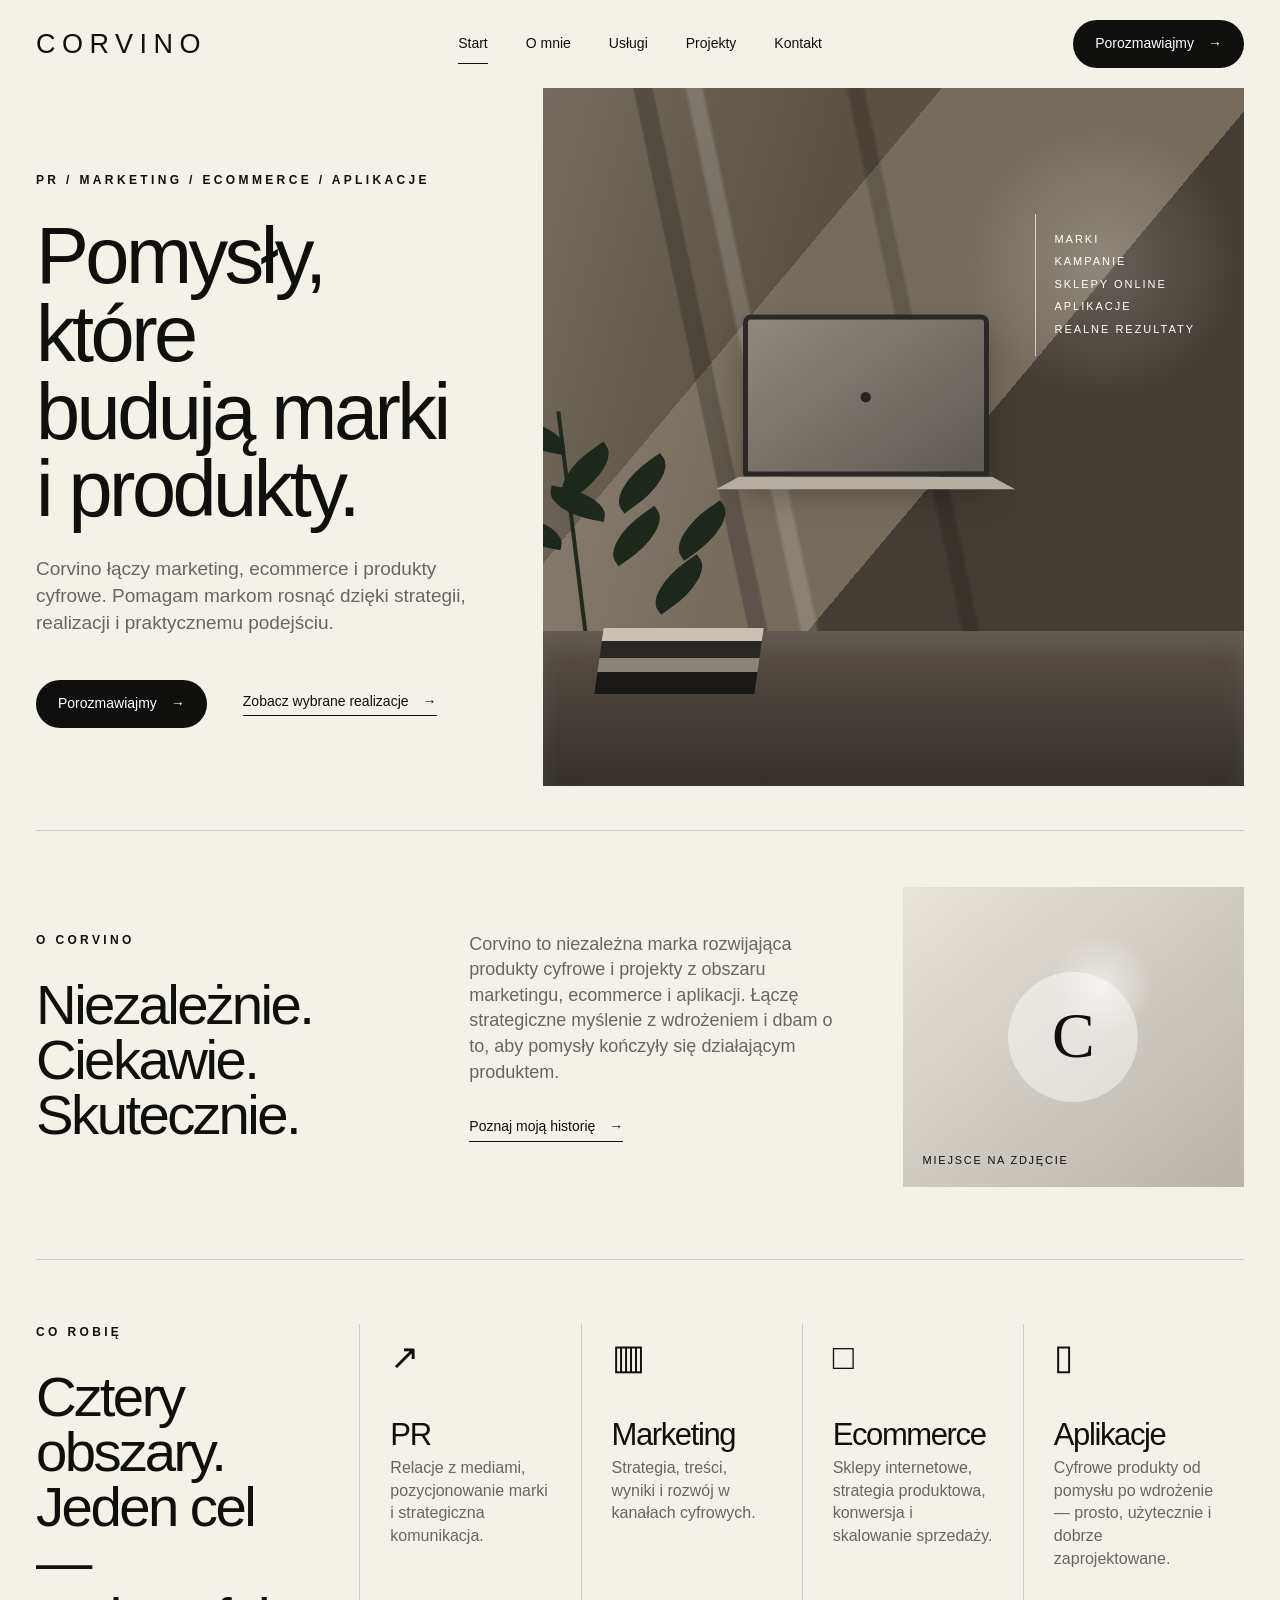
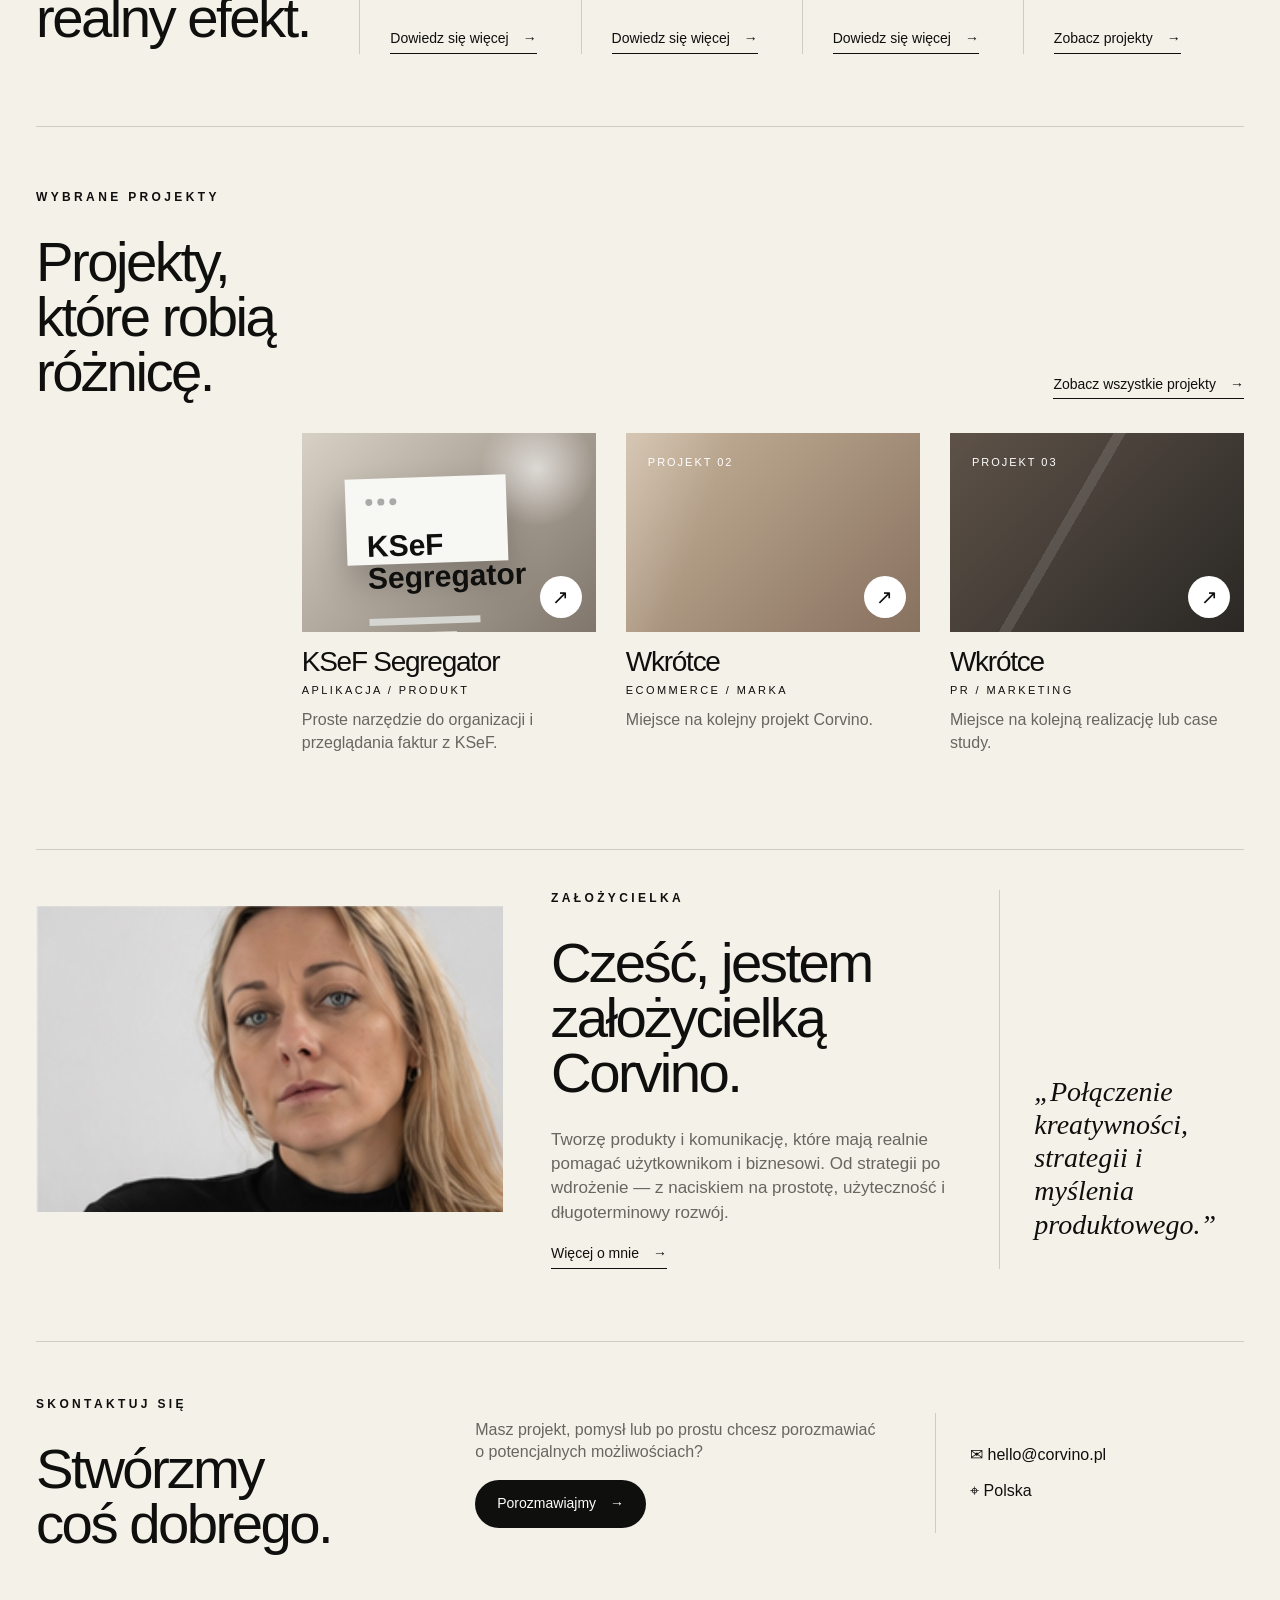
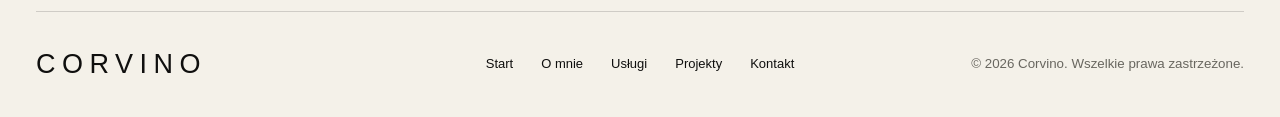
==== commit 80fec11f: "Update index.html" ====
--- a/index.html
+++ b/index.html
@@ -171,7 +171,7 @@
 
     <section class="founder section-shell section-divider">
       <div class="founder-visual">
-<img src="marta.jpg" alt="Marta, założycielka Corvino" class="founder-photo" style="width:280px !important; height:auto;">
+<img src="marta.jpg" alt="Marta, założycielka Corvino" class="founder-photo" style="width:480px !important; height:auto;">
       </div>
 
       <div class="founder-copy">
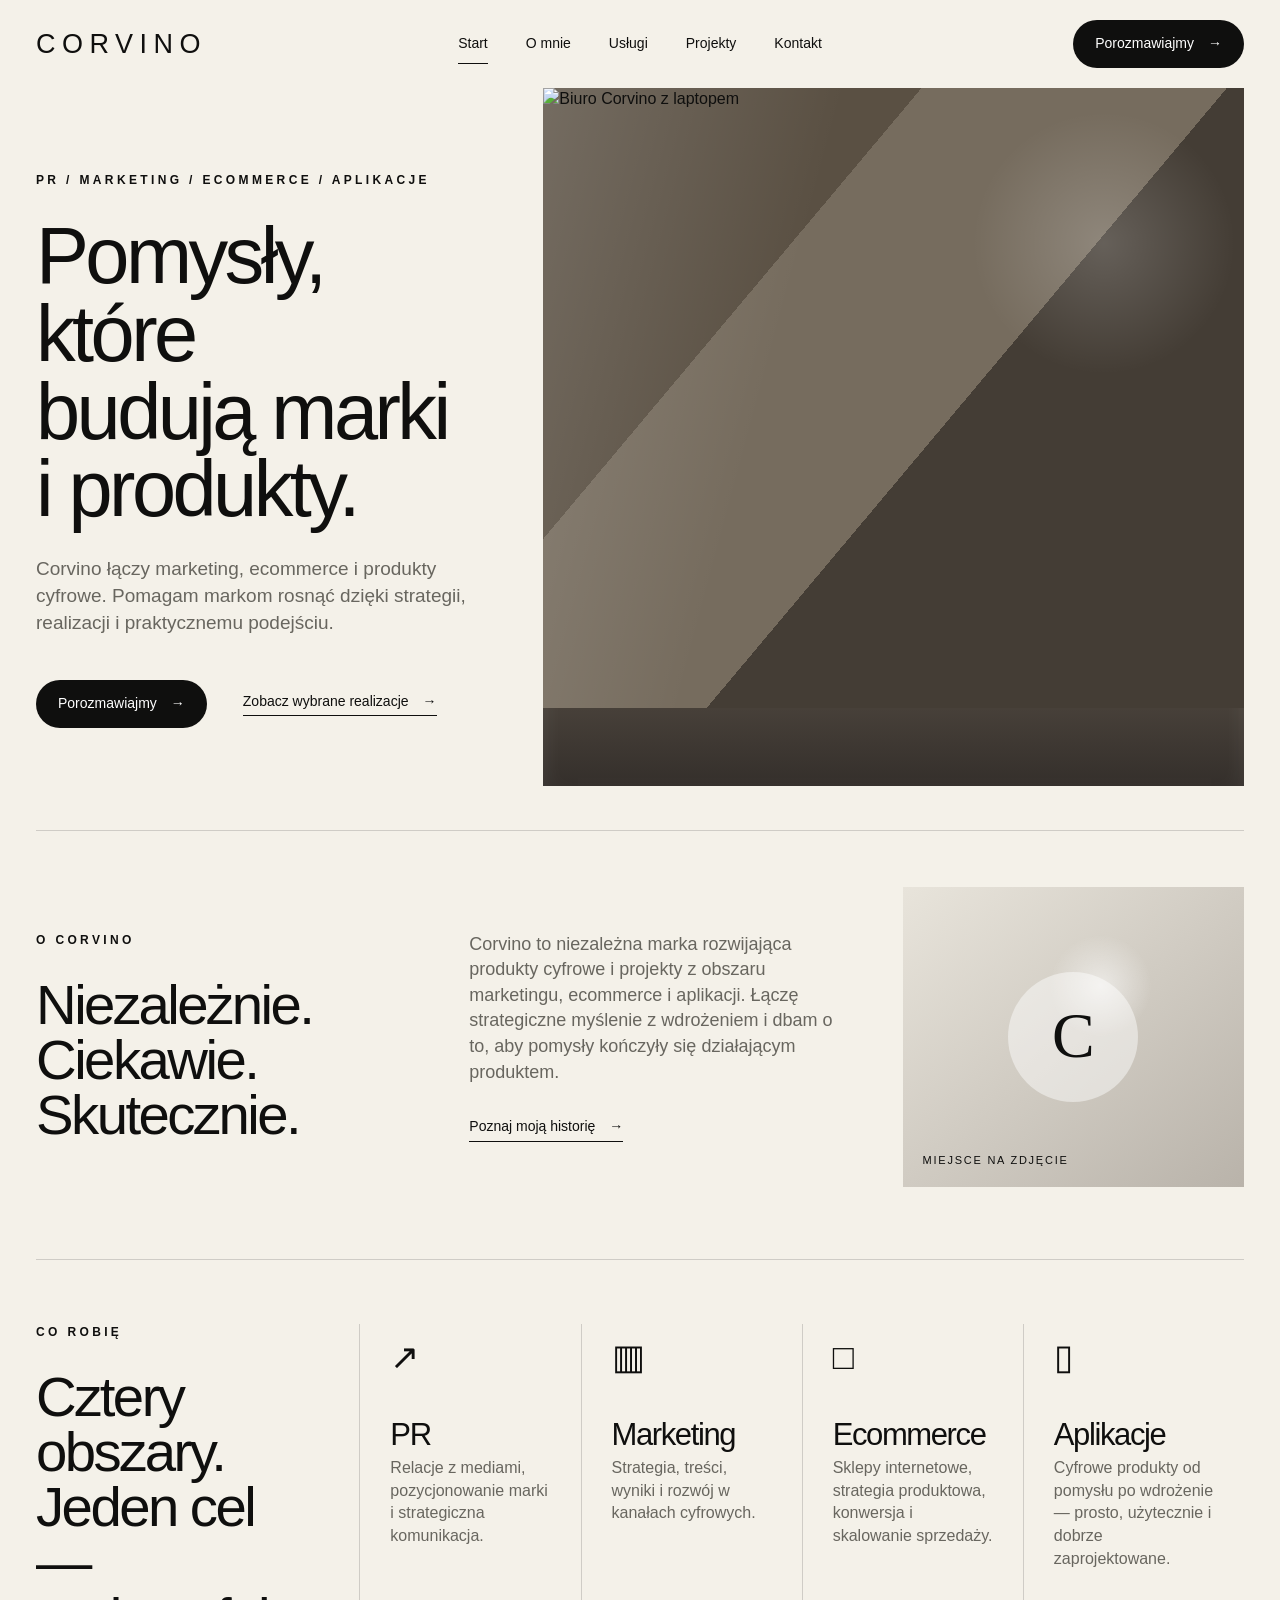
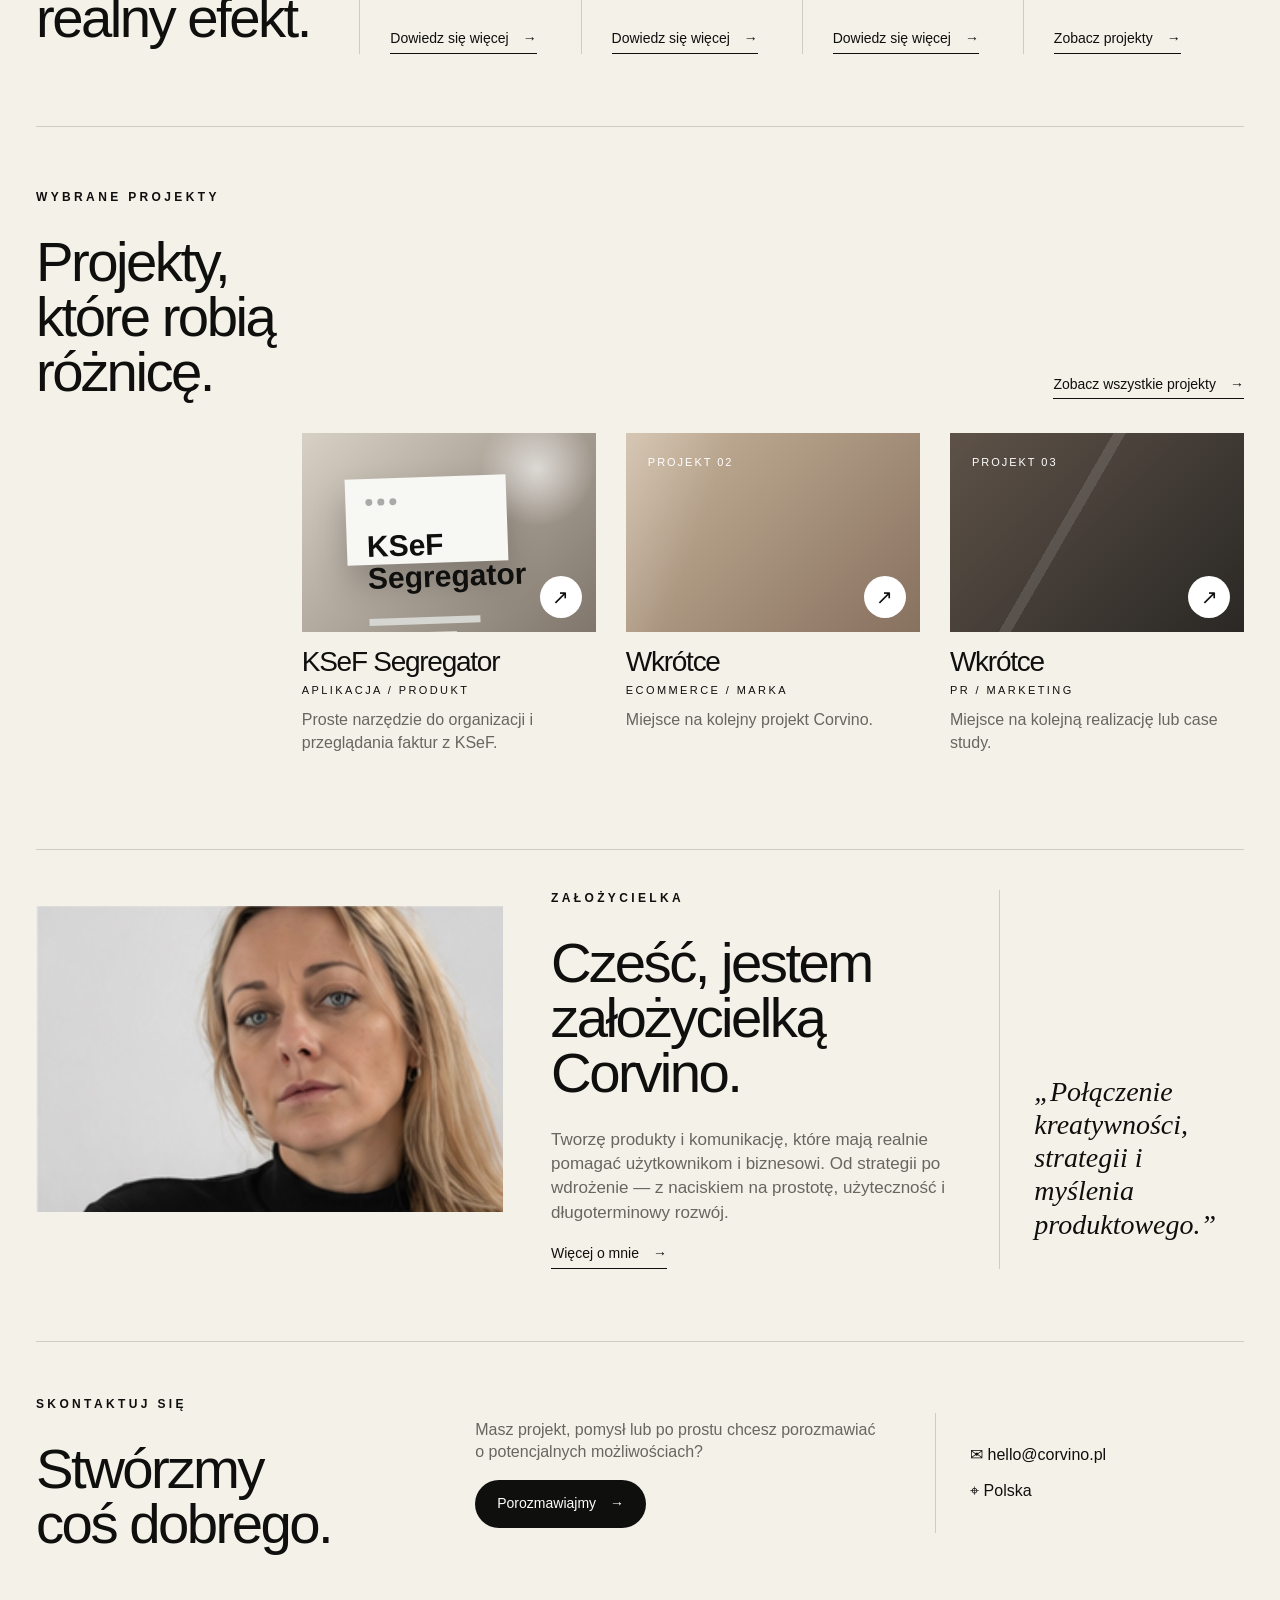
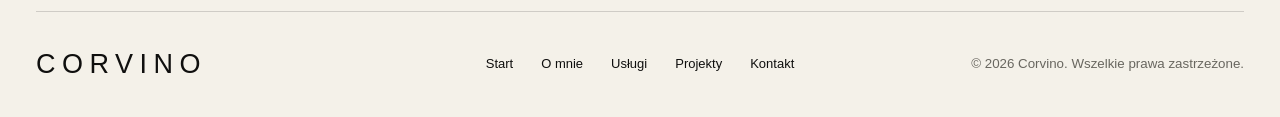
==== commit 920f6961: "Update index.html" ====
--- a/index.html
+++ b/index.html
@@ -51,13 +51,9 @@
           <div class="laptop-base"></div>
         </div>
         <div class="book-stack"></div>
-        <div class="hero-caption">
-          <span>MARKI</span>
-          <span>KAMPANIE</span>
-          <span>SKLEPY ONLINE</span>
-          <span>APLIKACJE</span>
-          <span>REALNE REZULTATY</span>
-        </div>
+        <div class="hero-visual">
+  <img src="hero_laptop_crop.jpg" alt="Biuro Corvino z laptopem" class="hero-photo">
+</div>
       </div>
     </section>
 
--- a/style.css
+++ b/style.css
@@ -573,7 +573,7 @@
 }
 
 .founder-photo {
-  width: 280px;
+  width: 480px;
   height: auto;
   object-fit: cover;
   object-position: center top;
@@ -591,9 +591,32 @@
 }
 
 .founder-photo {
-  width: 280px;
+  width: 480px;
   height: auto;
   display: block;
   border-radius: 0;
   box-shadow: none;
 }
+@media (max-width: 720px) {
+
+  .founder-visual {
+    min-height: 0 !important;
+    height: auto !important;
+    padding: 0 !important;
+    background: transparent !important;
+    display: flex !important;
+    justify-content: center !important;
+    overflow: visible !important;
+  }
+
+  .founder-visual .founder-photo {
+    width: 260px !important;
+    max-width: 78vw !important;
+    height: auto !important;
+    aspect-ratio: auto !important;
+    object-fit: contain !important;
+    object-position: center !important;
+    margin: 0 auto 30px !important;
+  }
+
+}
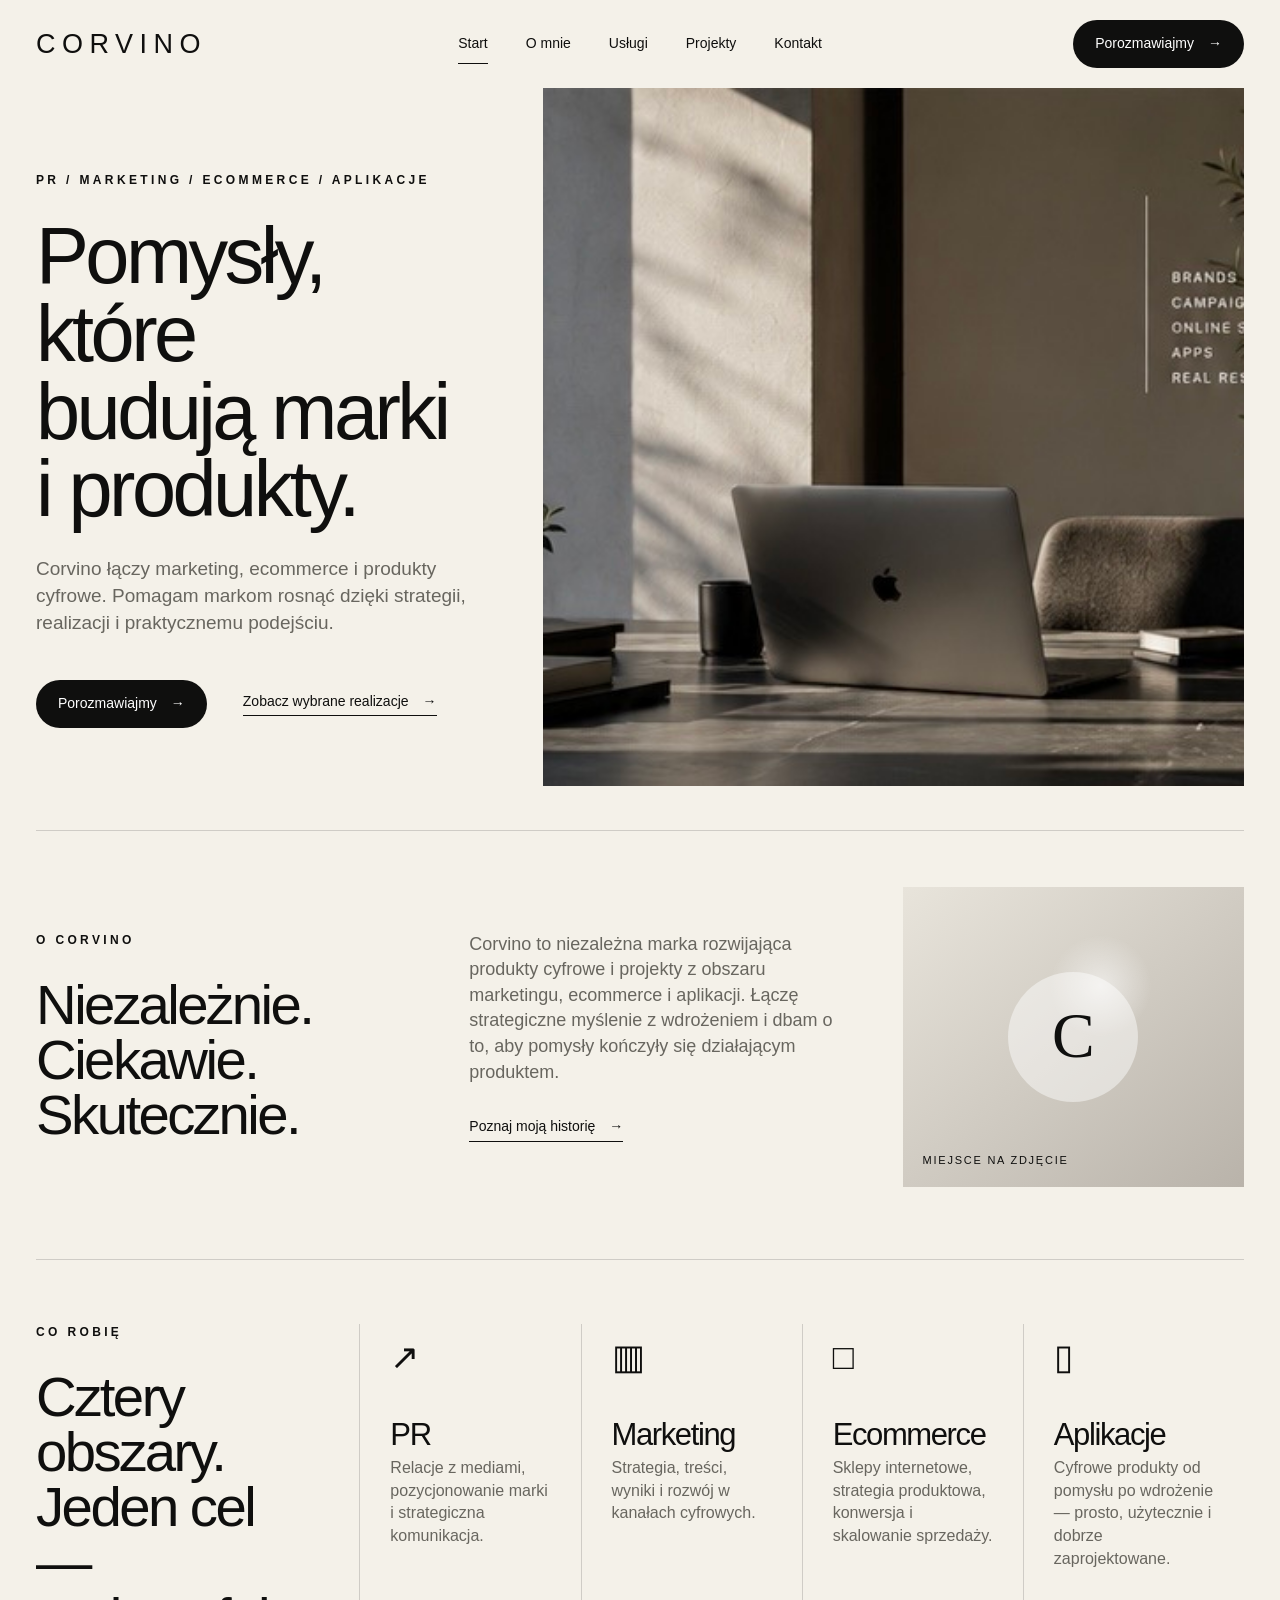
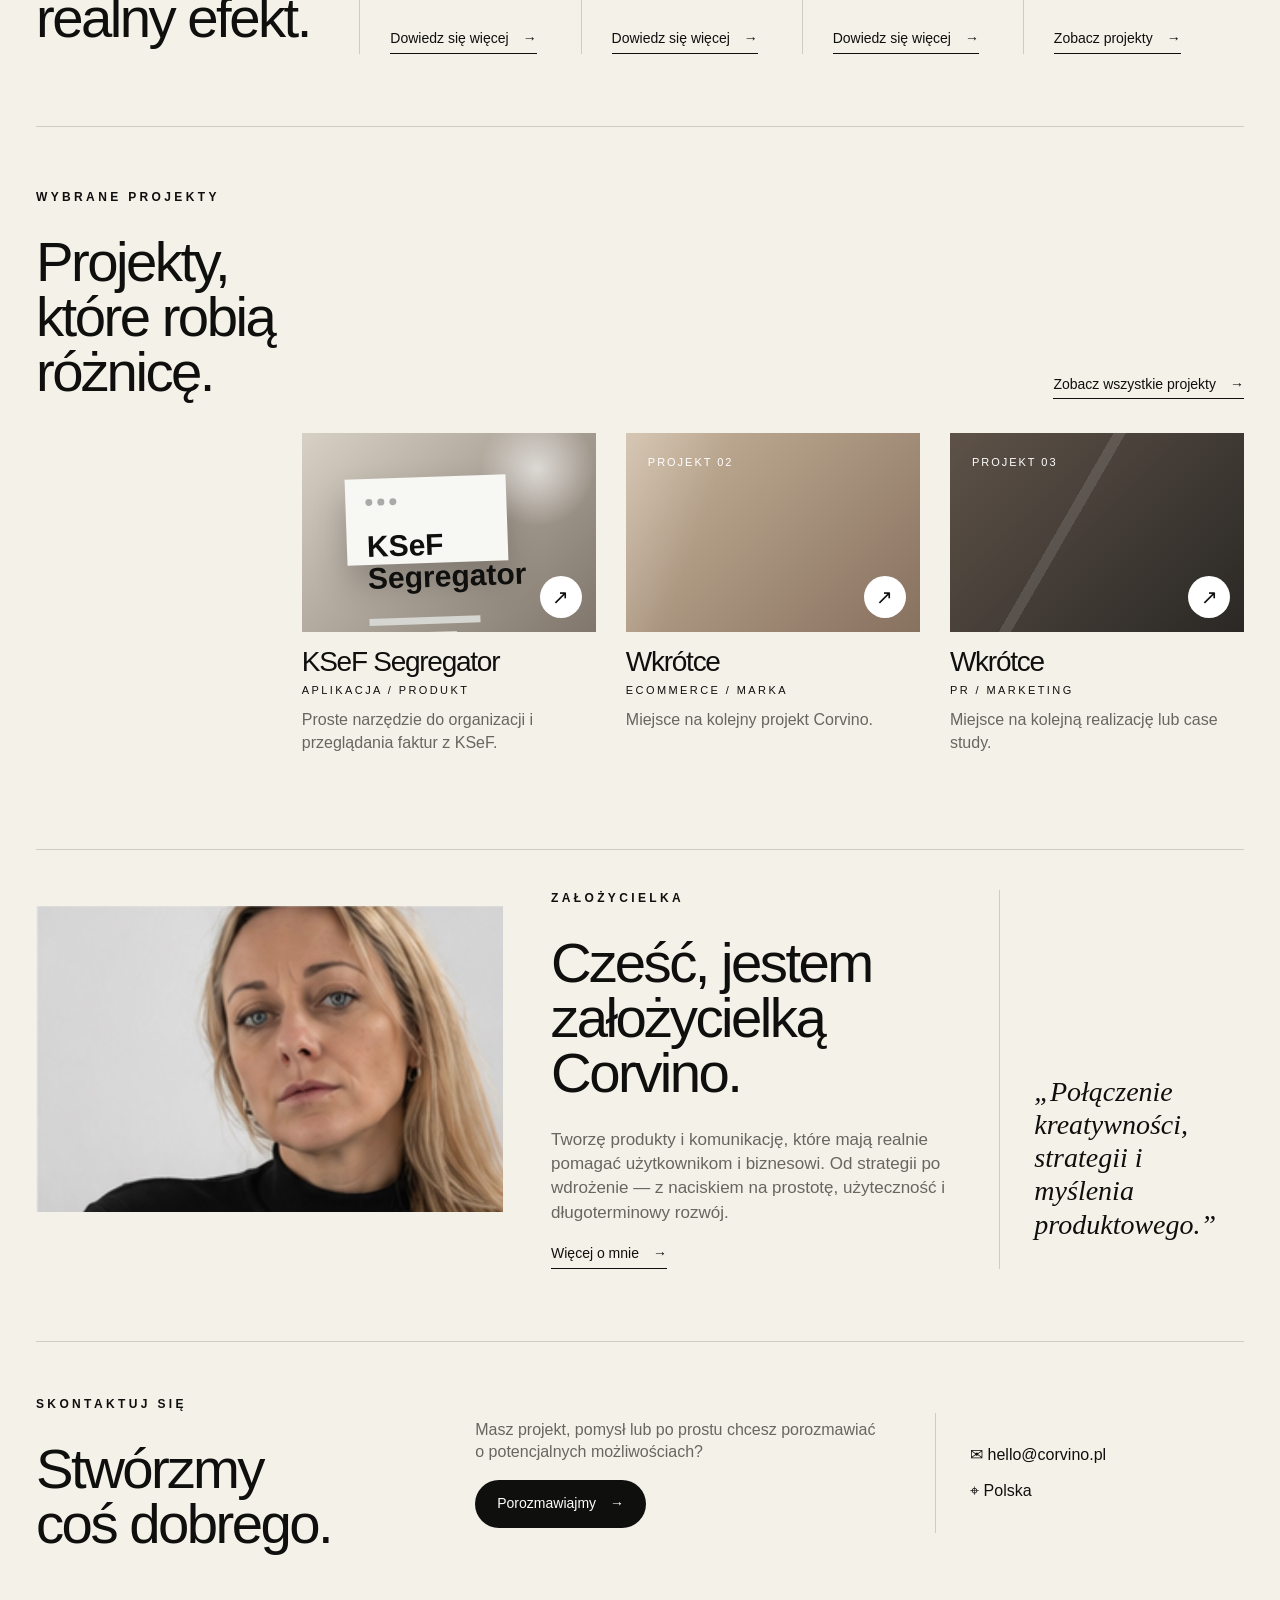
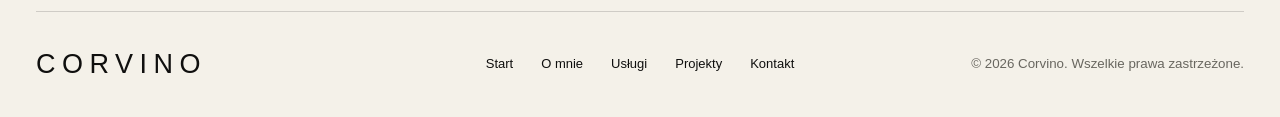
==== commit 09ba93bf: "Update index.html" ====
--- a/index.html
+++ b/index.html
@@ -42,16 +42,7 @@
         </div>
       </div>
 
-      <div class="hero-visual" aria-label="Minimalistyczna wizualizacja miejsca pracy">
-        <div class="wall-shadow"></div>
-        <div class="plant plant-a"></div>
-        <div class="desk"></div>
-        <div class="laptop">
-          <div class="laptop-screen"></div>
-          <div class="laptop-base"></div>
-        </div>
-        <div class="book-stack"></div>
-        <div class="hero-visual">
+      <div class="hero-visual">
   <img src="hero_laptop_crop.jpg" alt="Biuro Corvino z laptopem" class="hero-photo">
 </div>
       </div>
--- a/style.css
+++ b/style.css
@@ -620,3 +620,25 @@
   }
 
 }
+.hero-visual {
+  min-height: 0 !important;
+  background: transparent !important;
+  overflow: hidden;
+}
+
+.hero-photo {
+  width: 100%;
+  height: 100%;
+  min-height: 620px;
+  object-fit: cover;
+  object-position: center;
+  display: block;
+}
+
+@media (max-width: 720px) {
+  .hero-photo {
+    min-height: 0;
+    height: auto;
+    object-fit: contain;
+  }
+}
